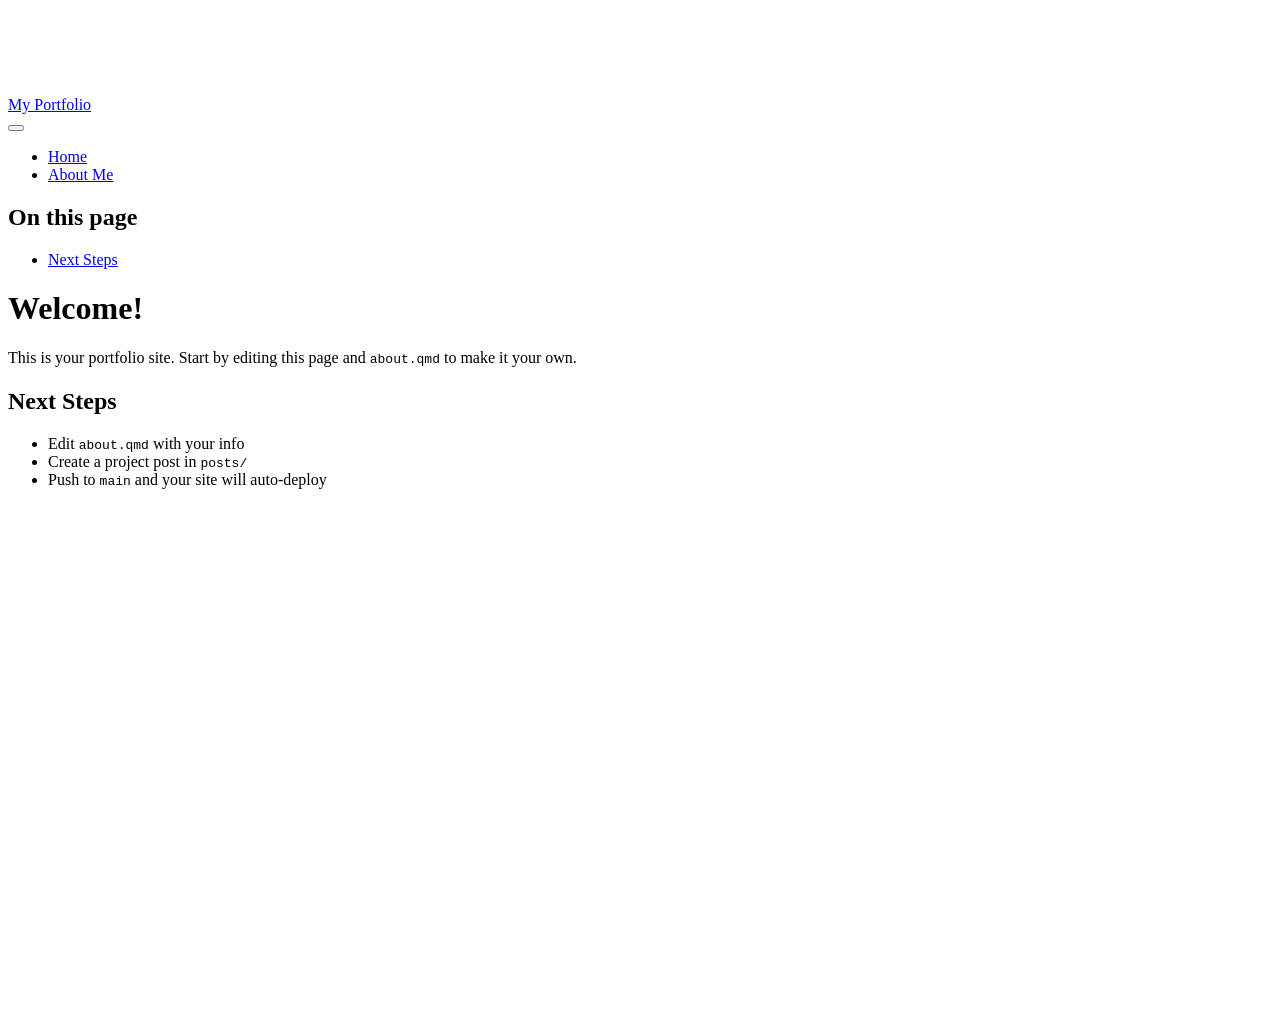
==== index.html @ c56f8de6 "deploy: 59a16f55c26ab97affdfe997b3d036c78c0cc84a" ====
<!DOCTYPE html>
<html xmlns="http://www.w3.org/1999/xhtml" lang="en" xml:lang="en"><head>

<meta charset="utf-8">
<meta name="generator" content="quarto-1.8.27">

<meta name="viewport" content="width=device-width, initial-scale=1.0, user-scalable=yes">


<title>Welcome! – My Portfolio</title>
<style>
code{white-space: pre-wrap;}
span.smallcaps{font-variant: small-caps;}
div.columns{display: flex; gap: min(4vw, 1.5em);}
div.column{flex: auto; overflow-x: auto;}
div.hanging-indent{margin-left: 1.5em; text-indent: -1.5em;}
ul.task-list{list-style: none;}
ul.task-list li input[type="checkbox"] {
  width: 0.8em;
  margin: 0 0.8em 0.2em -1em; /* quarto-specific, see https://github.com/quarto-dev/quarto-cli/issues/4556 */ 
  vertical-align: middle;
}
</style>


<script src="site_libs/quarto-nav/quarto-nav.js"></script>
<script src="site_libs/quarto-nav/headroom.min.js"></script>
<script src="site_libs/clipboard/clipboard.min.js"></script>
<script src="site_libs/quarto-search/autocomplete.umd.js"></script>
<script src="site_libs/quarto-search/fuse.min.js"></script>
<script src="site_libs/quarto-search/quarto-search.js"></script>
<meta name="quarto:offset" content="./">
<script src="site_libs/quarto-html/quarto.js" type="module"></script>
<script src="site_libs/quarto-html/tabsets/tabsets.js" type="module"></script>
<script src="site_libs/quarto-html/axe/axe-check.js" type="module"></script>
<script src="site_libs/quarto-html/popper.min.js"></script>
<script src="site_libs/quarto-html/tippy.umd.min.js"></script>
<script src="site_libs/quarto-html/anchor.min.js"></script>
<link href="site_libs/quarto-html/tippy.css" rel="stylesheet">
<link href="site_libs/quarto-html/quarto-syntax-highlighting-ed96de9b727972fe78a7b5d16c58bf87.css" rel="stylesheet" id="quarto-text-highlighting-styles">
<script src="site_libs/bootstrap/bootstrap.min.js"></script>
<link href="site_libs/bootstrap/bootstrap-icons.css" rel="stylesheet">
<link href="site_libs/bootstrap/bootstrap-afa37c5c79185640b9c231024f4fe5ea.min.css" rel="stylesheet" append-hash="true" id="quarto-bootstrap" data-mode="light">
<script id="quarto-search-options" type="application/json">{
  "location": "navbar",
  "copy-button": false,
  "collapse-after": 3,
  "panel-placement": "end",
  "type": "overlay",
  "limit": 50,
  "keyboard-shortcut": [
    "f",
    "/",
    "s"
  ],
  "show-item-context": false,
  "language": {
    "search-no-results-text": "No results",
    "search-matching-documents-text": "matching documents",
    "search-copy-link-title": "Copy link to search",
    "search-hide-matches-text": "Hide additional matches",
    "search-more-match-text": "more match in this document",
    "search-more-matches-text": "more matches in this document",
    "search-clear-button-title": "Clear",
    "search-text-placeholder": "",
    "search-detached-cancel-button-title": "Cancel",
    "search-submit-button-title": "Submit",
    "search-label": "Search"
  }
}</script>


<link rel="stylesheet" href="styles.css">
</head>

<body class="nav-fixed quarto-light">

<div id="quarto-search-results"></div>
  <header id="quarto-header" class="headroom fixed-top">
    <nav class="navbar navbar-expand-lg " data-bs-theme="dark">
      <div class="navbar-container container-fluid">
      <div class="navbar-brand-container mx-auto">
    <a class="navbar-brand" href="./index.html">
    <span class="navbar-title">My Portfolio</span>
    </a>
  </div>
            <div id="quarto-search" class="" title="Search"></div>
          <button class="navbar-toggler" type="button" data-bs-toggle="collapse" data-bs-target="#navbarCollapse" aria-controls="navbarCollapse" role="menu" aria-expanded="false" aria-label="Toggle navigation" onclick="if (window.quartoToggleHeadroom) { window.quartoToggleHeadroom(); }">
  <span class="navbar-toggler-icon"></span>
</button>
          <div class="collapse navbar-collapse" id="navbarCollapse">
            <ul class="navbar-nav navbar-nav-scroll me-auto">
  <li class="nav-item">
    <a class="nav-link active" href="./index.html" aria-current="page"> 
<span class="menu-text">Home</span></a>
  </li>  
  <li class="nav-item">
    <a class="nav-link" href="./about.html"> 
<span class="menu-text">About Me</span></a>
  </li>  
</ul>
          </div> <!-- /navcollapse -->
            <div class="quarto-navbar-tools">
</div>
      </div> <!-- /container-fluid -->
    </nav>
</header>
<!-- content -->
<div id="quarto-content" class="quarto-container page-columns page-rows-contents page-layout-article page-navbar">
<!-- sidebar -->
<!-- margin-sidebar -->
    <div id="quarto-margin-sidebar" class="sidebar margin-sidebar">
        <nav id="TOC" role="doc-toc" class="toc-active">
    <h2 id="toc-title">On this page</h2>
   
  <ul>
  <li><a href="#next-steps" id="toc-next-steps" class="nav-link active" data-scroll-target="#next-steps">Next Steps</a></li>
  </ul>
</nav>
    </div>
<!-- main -->
<main class="content" id="quarto-document-content">

<header id="title-block-header" class="quarto-title-block default">
<div class="quarto-title">
<h1 class="title">Welcome!</h1>
</div>



<div class="quarto-title-meta">

    
  
    
  </div>
  


</header>


<p>This is your portfolio site. Start by editing this page and <code>about.qmd</code> to make it your own.</p>
<section id="next-steps" class="level2">
<h2 class="anchored" data-anchor-id="next-steps">Next Steps</h2>
<ul>
<li>Edit <code>about.qmd</code> with your info</li>
<li>Create a project post in <code>posts/</code></li>
<li>Push to <code>main</code> and your site will auto-deploy</li>
</ul>


</section>

</main> <!-- /main -->
<script id="quarto-html-after-body" type="application/javascript">
  window.document.addEventListener("DOMContentLoaded", function (event) {
    const icon = "";
    const anchorJS = new window.AnchorJS();
    anchorJS.options = {
      placement: 'right',
      icon: icon
    };
    anchorJS.add('.anchored');
    const isCodeAnnotation = (el) => {
      for (const clz of el.classList) {
        if (clz.startsWith('code-annotation-')) {                     
          return true;
        }
      }
      return false;
    }
    const onCopySuccess = function(e) {
      // button target
      const button = e.trigger;
      // don't keep focus
      button.blur();
      // flash "checked"
      button.classList.add('code-copy-button-checked');
      var currentTitle = button.getAttribute("title");
      button.setAttribute("title", "Copied!");
      let tooltip;
      if (window.bootstrap) {
        button.setAttribute("data-bs-toggle", "tooltip");
        button.setAttribute("data-bs-placement", "left");
        button.setAttribute("data-bs-title", "Copied!");
        tooltip = new bootstrap.Tooltip(button, 
          { trigger: "manual", 
            customClass: "code-copy-button-tooltip",
            offset: [0, -8]});
        tooltip.show();    
      }
      setTimeout(function() {
        if (tooltip) {
          tooltip.hide();
          button.removeAttribute("data-bs-title");
          button.removeAttribute("data-bs-toggle");
          button.removeAttribute("data-bs-placement");
        }
        button.setAttribute("title", currentTitle);
        button.classList.remove('code-copy-button-checked');
      }, 1000);
      // clear code selection
      e.clearSelection();
    }
    const getTextToCopy = function(trigger) {
      const outerScaffold = trigger.parentElement.cloneNode(true);
      const codeEl = outerScaffold.querySelector('code');
      for (const childEl of codeEl.children) {
        if (isCodeAnnotation(childEl)) {
          childEl.remove();
        }
      }
      return codeEl.innerText;
    }
    const clipboard = new window.ClipboardJS('.code-copy-button:not([data-in-quarto-modal])', {
      text: getTextToCopy
    });
    clipboard.on('success', onCopySuccess);
    if (window.document.getElementById('quarto-embedded-source-code-modal')) {
      const clipboardModal = new window.ClipboardJS('.code-copy-button[data-in-quarto-modal]', {
        text: getTextToCopy,
        container: window.document.getElementById('quarto-embedded-source-code-modal')
      });
      clipboardModal.on('success', onCopySuccess);
    }
      var localhostRegex = new RegExp(/^(?:http|https):\/\/localhost\:?[0-9]*\//);
      var mailtoRegex = new RegExp(/^mailto:/);
        var filterRegex = new RegExp('/' + window.location.host + '/');
      var isInternal = (href) => {
          return filterRegex.test(href) || localhostRegex.test(href) || mailtoRegex.test(href);
      }
      // Inspect non-navigation links and adorn them if external
     var links = window.document.querySelectorAll('a[href]:not(.nav-link):not(.navbar-brand):not(.toc-action):not(.sidebar-link):not(.sidebar-item-toggle):not(.pagination-link):not(.no-external):not([aria-hidden]):not(.dropdown-item):not(.quarto-navigation-tool):not(.about-link)');
      for (var i=0; i<links.length; i++) {
        const link = links[i];
        if (!isInternal(link.href)) {
          // undo the damage that might have been done by quarto-nav.js in the case of
          // links that we want to consider external
          if (link.dataset.originalHref !== undefined) {
            link.href = link.dataset.originalHref;
          }
        }
      }
    function tippyHover(el, contentFn, onTriggerFn, onUntriggerFn) {
      const config = {
        allowHTML: true,
        maxWidth: 500,
        delay: 100,
        arrow: false,
        appendTo: function(el) {
            return el.parentElement;
        },
        interactive: true,
        interactiveBorder: 10,
        theme: 'quarto',
        placement: 'bottom-start',
      };
      if (contentFn) {
        config.content = contentFn;
      }
      if (onTriggerFn) {
        config.onTrigger = onTriggerFn;
      }
      if (onUntriggerFn) {
        config.onUntrigger = onUntriggerFn;
      }
      window.tippy(el, config); 
    }
    const noterefs = window.document.querySelectorAll('a[role="doc-noteref"]');
    for (var i=0; i<noterefs.length; i++) {
      const ref = noterefs[i];
      tippyHover(ref, function() {
        // use id or data attribute instead here
        let href = ref.getAttribute('data-footnote-href') || ref.getAttribute('href');
        try { href = new URL(href).hash; } catch {}
        const id = href.replace(/^#\/?/, "");
        const note = window.document.getElementById(id);
        if (note) {
          return note.innerHTML;
        } else {
          return "";
        }
      });
    }
    const xrefs = window.document.querySelectorAll('a.quarto-xref');
    const processXRef = (id, note) => {
      // Strip column container classes
      const stripColumnClz = (el) => {
        el.classList.remove("page-full", "page-columns");
        if (el.children) {
          for (const child of el.children) {
            stripColumnClz(child);
          }
        }
      }
      stripColumnClz(note)
      if (id === null || id.startsWith('sec-')) {
        // Special case sections, only their first couple elements
        const container = document.createElement("div");
        if (note.children && note.children.length > 2) {
          container.appendChild(note.children[0].cloneNode(true));
          for (let i = 1; i < note.children.length; i++) {
            const child = note.children[i];
            if (child.tagName === "P" && child.innerText === "") {
              continue;
            } else {
              container.appendChild(child.cloneNode(true));
              break;
            }
          }
          if (window.Quarto?.typesetMath) {
            window.Quarto.typesetMath(container);
          }
          return container.innerHTML
        } else {
          if (window.Quarto?.typesetMath) {
            window.Quarto.typesetMath(note);
          }
          return note.innerHTML;
        }
      } else {
        // Remove any anchor links if they are present
        const anchorLink = note.querySelector('a.anchorjs-link');
        if (anchorLink) {
          anchorLink.remove();
        }
        if (window.Quarto?.typesetMath) {
          window.Quarto.typesetMath(note);
        }
        if (note.classList.contains("callout")) {
          return note.outerHTML;
        } else {
          return note.innerHTML;
        }
      }
    }
    for (var i=0; i<xrefs.length; i++) {
      const xref = xrefs[i];
      tippyHover(xref, undefined, function(instance) {
        instance.disable();
        let url = xref.getAttribute('href');
        let hash = undefined; 
        if (url.startsWith('#')) {
          hash = url;
        } else {
          try { hash = new URL(url).hash; } catch {}
        }
        if (hash) {
          const id = hash.replace(/^#\/?/, "");
          const note = window.document.getElementById(id);
          if (note !== null) {
            try {
              const html = processXRef(id, note.cloneNode(true));
              instance.setContent(html);
            } finally {
              instance.enable();
              instance.show();
            }
          } else {
            // See if we can fetch this
            fetch(url.split('#')[0])
            .then(res => res.text())
            .then(html => {
              const parser = new DOMParser();
              const htmlDoc = parser.parseFromString(html, "text/html");
              const note = htmlDoc.getElementById(id);
              if (note !== null) {
                const html = processXRef(id, note);
                instance.setContent(html);
              } 
            }).finally(() => {
              instance.enable();
              instance.show();
            });
          }
        } else {
          // See if we can fetch a full url (with no hash to target)
          // This is a special case and we should probably do some content thinning / targeting
          fetch(url)
          .then(res => res.text())
          .then(html => {
            const parser = new DOMParser();
            const htmlDoc = parser.parseFromString(html, "text/html");
            const note = htmlDoc.querySelector('main.content');
            if (note !== null) {
              // This should only happen for chapter cross references
              // (since there is no id in the URL)
              // remove the first header
              if (note.children.length > 0 && note.children[0].tagName === "HEADER") {
                note.children[0].remove();
              }
              const html = processXRef(null, note);
              instance.setContent(html);
            } 
          }).finally(() => {
            instance.enable();
            instance.show();
          });
        }
      }, function(instance) {
      });
    }
        let selectedAnnoteEl;
        const selectorForAnnotation = ( cell, annotation) => {
          let cellAttr = 'data-code-cell="' + cell + '"';
          let lineAttr = 'data-code-annotation="' +  annotation + '"';
          const selector = 'span[' + cellAttr + '][' + lineAttr + ']';
          return selector;
        }
        const selectCodeLines = (annoteEl) => {
          const doc = window.document;
          const targetCell = annoteEl.getAttribute("data-target-cell");
          const targetAnnotation = annoteEl.getAttribute("data-target-annotation");
          const annoteSpan = window.document.querySelector(selectorForAnnotation(targetCell, targetAnnotation));
          const lines = annoteSpan.getAttribute("data-code-lines").split(",");
          const lineIds = lines.map((line) => {
            return targetCell + "-" + line;
          })
          let top = null;
          let height = null;
          let parent = null;
          if (lineIds.length > 0) {
              //compute the position of the single el (top and bottom and make a div)
              const el = window.document.getElementById(lineIds[0]);
              top = el.offsetTop;
              height = el.offsetHeight;
              parent = el.parentElement.parentElement;
            if (lineIds.length > 1) {
              const lastEl = window.document.getElementById(lineIds[lineIds.length - 1]);
              const bottom = lastEl.offsetTop + lastEl.offsetHeight;
              height = bottom - top;
            }
            if (top !== null && height !== null && parent !== null) {
              // cook up a div (if necessary) and position it 
              let div = window.document.getElementById("code-annotation-line-highlight");
              if (div === null) {
                div = window.document.createElement("div");
                div.setAttribute("id", "code-annotation-line-highlight");
                div.style.position = 'absolute';
                parent.appendChild(div);
              }
              div.style.top = top - 2 + "px";
              div.style.height = height + 4 + "px";
              div.style.left = 0;
              let gutterDiv = window.document.getElementById("code-annotation-line-highlight-gutter");
              if (gutterDiv === null) {
                gutterDiv = window.document.createElement("div");
                gutterDiv.setAttribute("id", "code-annotation-line-highlight-gutter");
                gutterDiv.style.position = 'absolute';
                const codeCell = window.document.getElementById(targetCell);
                const gutter = codeCell.querySelector('.code-annotation-gutter');
                gutter.appendChild(gutterDiv);
              }
              gutterDiv.style.top = top - 2 + "px";
              gutterDiv.style.height = height + 4 + "px";
            }
            selectedAnnoteEl = annoteEl;
          }
        };
        const unselectCodeLines = () => {
          const elementsIds = ["code-annotation-line-highlight", "code-annotation-line-highlight-gutter"];
          elementsIds.forEach((elId) => {
            const div = window.document.getElementById(elId);
            if (div) {
              div.remove();
            }
          });
          selectedAnnoteEl = undefined;
        };
          // Handle positioning of the toggle
      window.addEventListener(
        "resize",
        throttle(() => {
          elRect = undefined;
          if (selectedAnnoteEl) {
            selectCodeLines(selectedAnnoteEl);
          }
        }, 10)
      );
      function throttle(fn, ms) {
      let throttle = false;
      let timer;
        return (...args) => {
          if(!throttle) { // first call gets through
              fn.apply(this, args);
              throttle = true;
          } else { // all the others get throttled
              if(timer) clearTimeout(timer); // cancel #2
              timer = setTimeout(() => {
                fn.apply(this, args);
                timer = throttle = false;
              }, ms);
          }
        };
      }
        // Attach click handler to the DT
        const annoteDls = window.document.querySelectorAll('dt[data-target-cell]');
        for (const annoteDlNode of annoteDls) {
          annoteDlNode.addEventListener('click', (event) => {
            const clickedEl = event.target;
            if (clickedEl !== selectedAnnoteEl) {
              unselectCodeLines();
              const activeEl = window.document.querySelector('dt[data-target-cell].code-annotation-active');
              if (activeEl) {
                activeEl.classList.remove('code-annotation-active');
              }
              selectCodeLines(clickedEl);
              clickedEl.classList.add('code-annotation-active');
            } else {
              // Unselect the line
              unselectCodeLines();
              clickedEl.classList.remove('code-annotation-active');
            }
          });
        }
    const findCites = (el) => {
      const parentEl = el.parentElement;
      if (parentEl) {
        const cites = parentEl.dataset.cites;
        if (cites) {
          return {
            el,
            cites: cites.split(' ')
          };
        } else {
          return findCites(el.parentElement)
        }
      } else {
        return undefined;
      }
    };
    var bibliorefs = window.document.querySelectorAll('a[role="doc-biblioref"]');
    for (var i=0; i<bibliorefs.length; i++) {
      const ref = bibliorefs[i];
      const citeInfo = findCites(ref);
      if (citeInfo) {
        tippyHover(citeInfo.el, function() {
          var popup = window.document.createElement('div');
          citeInfo.cites.forEach(function(cite) {
            var citeDiv = window.document.createElement('div');
            citeDiv.classList.add('hanging-indent');
            citeDiv.classList.add('csl-entry');
            var biblioDiv = window.document.getElementById('ref-' + cite);
            if (biblioDiv) {
              citeDiv.innerHTML = biblioDiv.innerHTML;
            }
            popup.appendChild(citeDiv);
          });
          return popup.innerHTML;
        });
      }
    }
  });
  </script>
</div> <!-- /content -->




</body></html>
---- site_libs/quarto-html/tippy.css ----
.tippy-box[data-animation=fade][data-state=hidden]{opacity:0}[data-tippy-root]{max-width:calc(100vw - 10px)}.tippy-box{position:relative;background-color:#333;color:#fff;border-radius:4px;font-size:14px;line-height:1.4;white-space:normal;outline:0;transition-property:transform,visibility,opacity}.tippy-box[data-placement^=top]>.tippy-arrow{bottom:0}.tippy-box[data-placement^=top]>.tippy-arrow:before{bottom:-7px;left:0;border-width:8px 8px 0;border-top-color:initial;transform-origin:center top}.tippy-box[data-placement^=bottom]>.tippy-arrow{top:0}.tippy-box[data-placement^=bottom]>.tippy-arrow:before{top:-7px;left:0;border-width:0 8px 8px;border-bottom-color:initial;transform-origin:center bottom}.tippy-box[data-placement^=left]>.tippy-arrow{right:0}.tippy-box[data-placement^=left]>.tippy-arrow:before{border-width:8px 0 8px 8px;border-left-color:initial;right:-7px;transform-origin:center left}.tippy-box[data-placement^=right]>.tippy-arrow{left:0}.tippy-box[data-placement^=right]>.tippy-arrow:before{left:-7px;border-width:8px 8px 8px 0;border-right-color:initial;transform-origin:center right}.tippy-box[data-inertia][data-state=visible]{transition-timing-function:cubic-bezier(.54,1.5,.38,1.11)}.tippy-arrow{width:16px;height:16px;color:#333}.tippy-arrow:before{content:"";position:absolute;border-color:transparent;border-style:solid}.tippy-content{position:relative;padding:5px 9px;z-index:1}
---- site_libs/quarto-html/quarto-syntax-highlighting-ed96de9b727972fe78a7b5d16c58bf87.css ----
/* quarto syntax highlight colors */
:root {
  --quarto-hl-ot-color: #003B4F;
  --quarto-hl-at-color: #657422;
  --quarto-hl-ss-color: #20794D;
  --quarto-hl-an-color: #5E5E5E;
  --quarto-hl-fu-color: #4758AB;
  --quarto-hl-st-color: #20794D;
  --quarto-hl-cf-color: #003B4F;
  --quarto-hl-op-color: #5E5E5E;
  --quarto-hl-er-color: #AD0000;
  --quarto-hl-bn-color: #AD0000;
  --quarto-hl-al-color: #AD0000;
  --quarto-hl-va-color: #111111;
  --quarto-hl-bu-color: inherit;
  --quarto-hl-ex-color: inherit;
  --quarto-hl-pp-color: #AD0000;
  --quarto-hl-in-color: #5E5E5E;
  --quarto-hl-vs-color: #20794D;
  --quarto-hl-wa-color: #5E5E5E;
  --quarto-hl-do-color: #5E5E5E;
  --quarto-hl-im-color: #00769E;
  --quarto-hl-ch-color: #20794D;
  --quarto-hl-dt-color: #AD0000;
  --quarto-hl-fl-color: #AD0000;
  --quarto-hl-co-color: #5E5E5E;
  --quarto-hl-cv-color: #5E5E5E;
  --quarto-hl-cn-color: #8f5902;
  --quarto-hl-sc-color: #5E5E5E;
  --quarto-hl-dv-color: #AD0000;
  --quarto-hl-kw-color: #003B4F;
}

/* other quarto variables */
:root {
  --quarto-font-monospace: SFMono-Regular, Menlo, Monaco, Consolas, "Liberation Mono", "Courier New", monospace;
}

/* syntax highlight based on Pandoc's rules */
pre > code.sourceCode > span {
  color: #003B4F;
}

code.sourceCode > span {
  color: #003B4F;
}

div.sourceCode,
div.sourceCode pre.sourceCode {
  color: #003B4F;
}

/* Normal */
code span {
  color: #003B4F;
}

/* Alert */
code span.al {
  color: #AD0000;
  font-style: inherit;
}

/* Annotation */
code span.an {
  color: #5E5E5E;
  font-style: inherit;
}

/* Attribute */
code span.at {
  color: #657422;
  font-style: inherit;
}

/* BaseN */
code span.bn {
  color: #AD0000;
  font-style: inherit;
}

/* BuiltIn */
code span.bu {
  font-style: inherit;
}

/* ControlFlow */
code span.cf {
  color: #003B4F;
  font-weight: bold;
  font-style: inherit;
}

/* Char */
code span.ch {
  color: #20794D;
  font-style: inherit;
}

/* Constant */
code span.cn {
  color: #8f5902;
  font-style: inherit;
}

/* Comment */
code span.co {
  color: #5E5E5E;
  font-style: inherit;
}

/* CommentVar */
code span.cv {
  color: #5E5E5E;
  font-style: italic;
}

/* Documentation */
code span.do {
  color: #5E5E5E;
  font-style: italic;
}

/* DataType */
code span.dt {
  color: #AD0000;
  font-style: inherit;
}

/* DecVal */
code span.dv {
  color: #AD0000;
  font-style: inherit;
}

/* Error */
code span.er {
  color: #AD0000;
  font-style: inherit;
}

/* Extension */
code span.ex {
  font-style: inherit;
}

/* Float */
code span.fl {
  color: #AD0000;
  font-style: inherit;
}

/* Function */
code span.fu {
  color: #4758AB;
  font-style: inherit;
}

/* Import */
code span.im {
  color: #00769E;
  font-style: inherit;
}

/* Information */
code span.in {
  color: #5E5E5E;
  font-style: inherit;
}

/* Keyword */
code span.kw {
  color: #003B4F;
  font-weight: bold;
  font-style: inherit;
}

/* Operator */
code span.op {
  color: #5E5E5E;
  font-style: inherit;
}

/* Other */
code span.ot {
  color: #003B4F;
  font-style: inherit;
}

/* Preprocessor */
code span.pp {
  color: #AD0000;
  font-style: inherit;
}

/* SpecialChar */
code span.sc {
  color: #5E5E5E;
  font-style: inherit;
}

/* SpecialString */
code span.ss {
  color: #20794D;
  font-style: inherit;
}

/* String */
code span.st {
  color: #20794D;
  font-style: inherit;
}

/* Variable */
code span.va {
  color: #111111;
  font-style: inherit;
}

/* VerbatimString */
code span.vs {
  color: #20794D;
  font-style: inherit;
}

/* Warning */
code span.wa {
  color: #5E5E5E;
  font-style: italic;
}

.prevent-inlining {
  content: "</";
}

/*# sourceMappingURL=0920dd6d7437995b8cdf7429764427b1.css.map */
---- styles.css ----
/* Custom styles — add your own here */
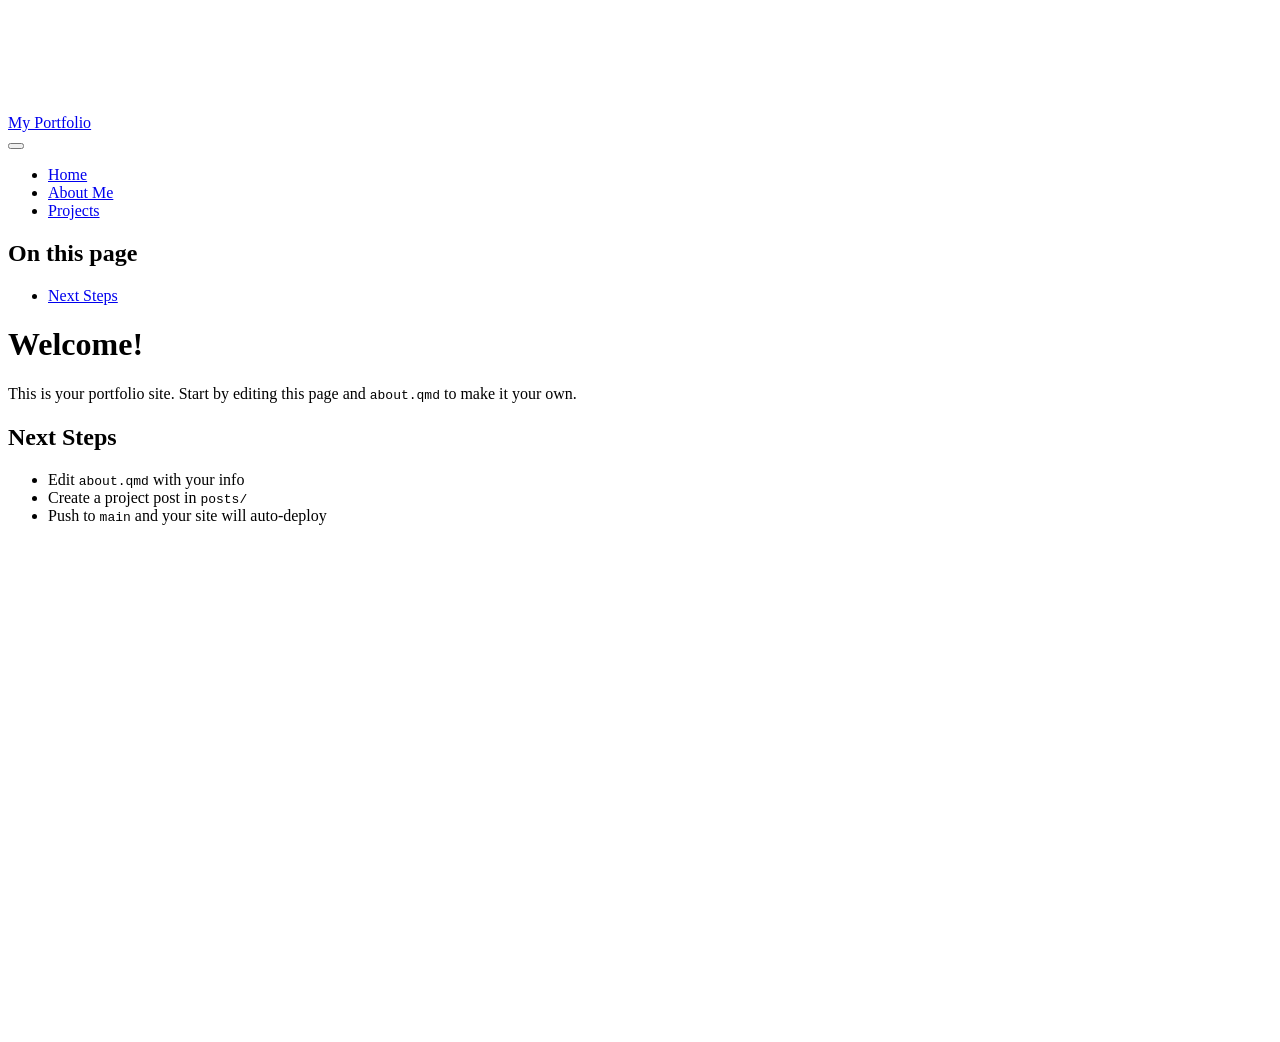
==== commit 1d4d961f: "deploy: 151cf922b6d0a19b5da681fb5a3000ed0ec11d2c" ====
--- a/index.html
+++ b/index.html
@@ -98,6 +98,10 @@
     <a class="nav-link" href="./about.html"> 
 <span class="menu-text">About Me</span></a>
   </li>  
+  <li class="nav-item">
+    <a class="nav-link" href="./my-first-project/index.html"> 
+<span class="menu-text">Projects</span></a>
+  </li>  
 </ul>
           </div> <!-- /navcollapse -->
             <div class="quarto-navbar-tools">
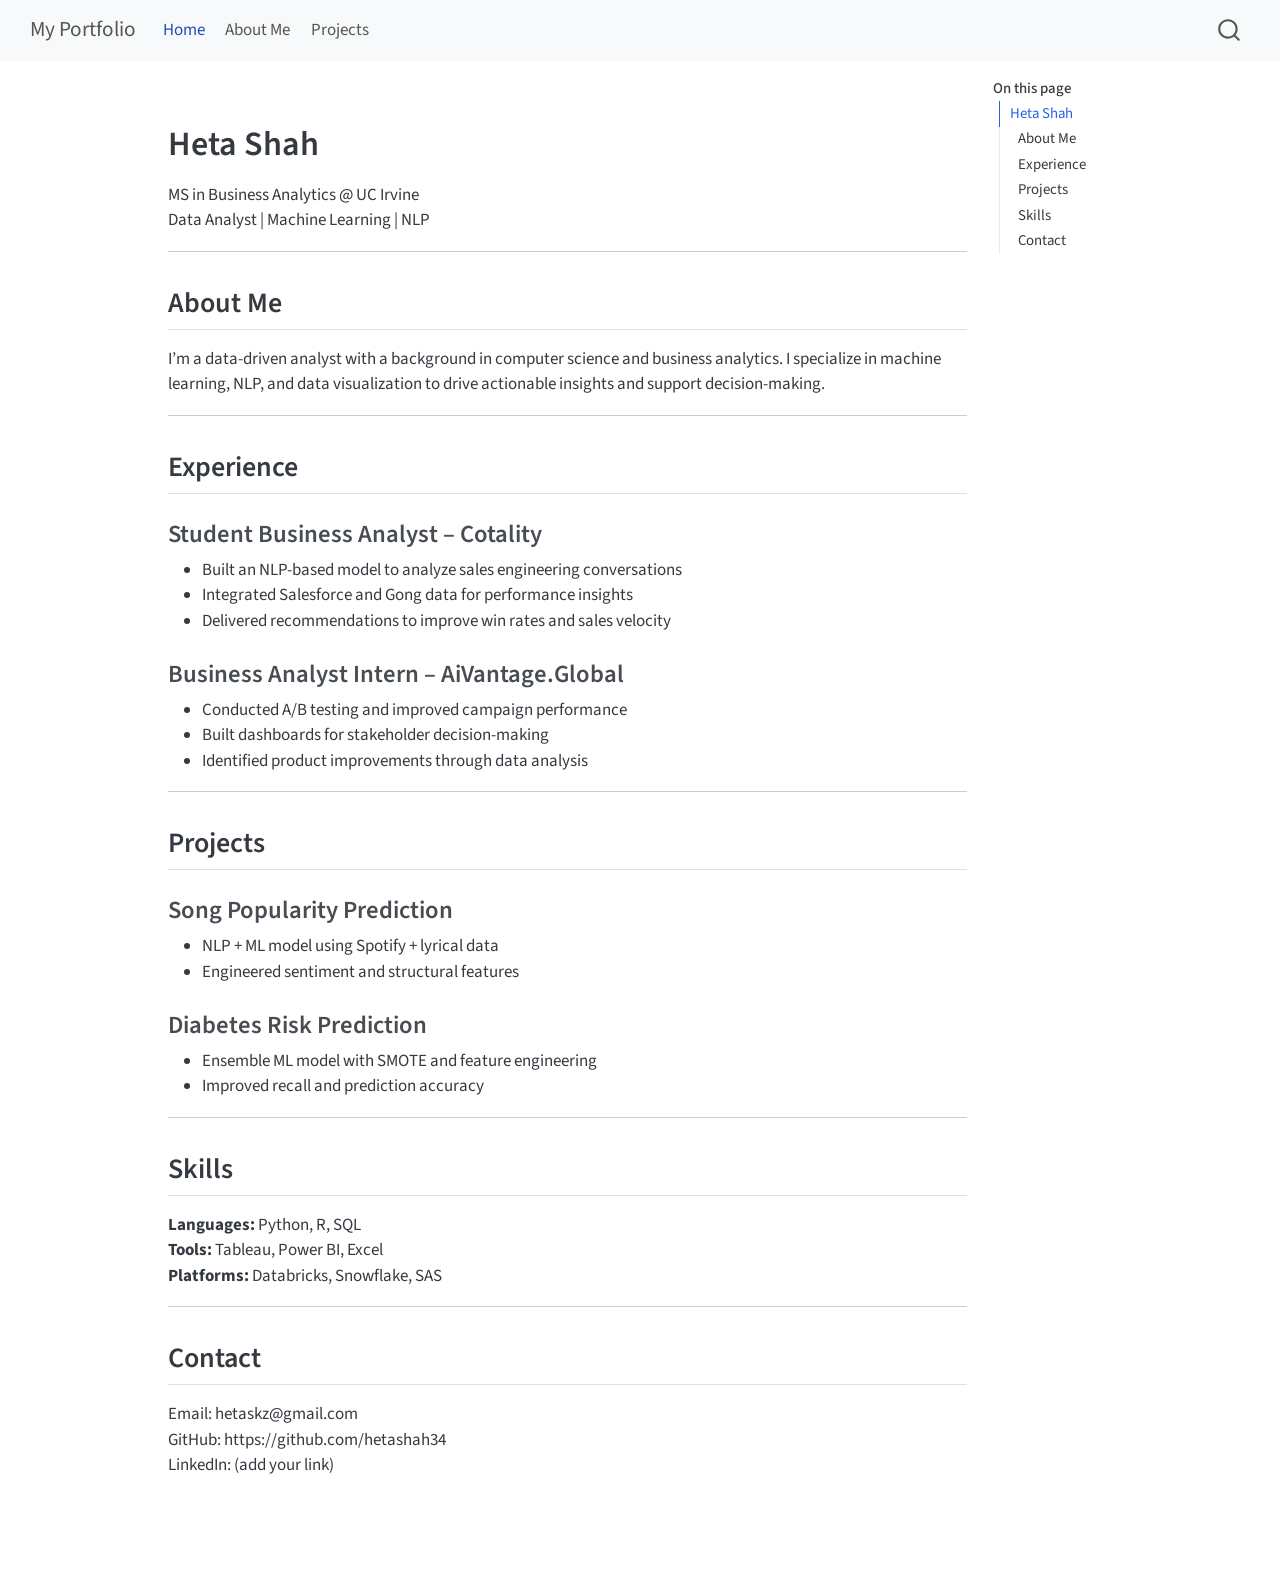
==== commit 8d5eabfb: "deploy: 6153390b71ebf3272467889612d4064e6bedb1c9" ====
--- a/index.html
+++ b/index.html
@@ -2,13 +2,16 @@
 <html xmlns="http://www.w3.org/1999/xhtml" lang="en" xml:lang="en"><head>
 
 <meta charset="utf-8">
-<meta name="generator" content="quarto-1.8.27">
+<meta name="generator" content="quarto-1.9.37">
 
 <meta name="viewport" content="width=device-width, initial-scale=1.0, user-scalable=yes">
 
 
-<title>Welcome! – My Portfolio</title>
+<title>My Portfolio</title>
 <style>
+/* Default styles provided by pandoc.
+** See https://pandoc.org/MANUAL.html#variables-for-html for config info.
+*/
 code{white-space: pre-wrap;}
 span.smallcaps{font-variant: small-caps;}
 div.columns{display: flex; gap: min(4vw, 1.5em);}
@@ -32,15 +35,14 @@
 <meta name="quarto:offset" content="./">
 <script src="site_libs/quarto-html/quarto.js" type="module"></script>
 <script src="site_libs/quarto-html/tabsets/tabsets.js" type="module"></script>
-<script src="site_libs/quarto-html/axe/axe-check.js" type="module"></script>
 <script src="site_libs/quarto-html/popper.min.js"></script>
 <script src="site_libs/quarto-html/tippy.umd.min.js"></script>
 <script src="site_libs/quarto-html/anchor.min.js"></script>
 <link href="site_libs/quarto-html/tippy.css" rel="stylesheet">
-<link href="site_libs/quarto-html/quarto-syntax-highlighting-ed96de9b727972fe78a7b5d16c58bf87.css" rel="stylesheet" id="quarto-text-highlighting-styles">
+<link href="site_libs/quarto-html/quarto-syntax-highlighting-7f8f88aac4f3542376d5c11b86a4c14d.css" rel="stylesheet" id="quarto-text-highlighting-styles">
 <script src="site_libs/bootstrap/bootstrap.min.js"></script>
 <link href="site_libs/bootstrap/bootstrap-icons.css" rel="stylesheet">
-<link href="site_libs/bootstrap/bootstrap-afa37c5c79185640b9c231024f4fe5ea.min.css" rel="stylesheet" append-hash="true" id="quarto-bootstrap" data-mode="light">
+<link href="site_libs/bootstrap/bootstrap-4897d45d2f75ed4f519693be625836c5.min.css" rel="stylesheet" append-hash="true" id="quarto-bootstrap" data-mode="light">
 <script id="quarto-search-options" type="application/json">{
   "location": "navbar",
   "copy-button": false,
@@ -118,42 +120,94 @@
     <h2 id="toc-title">On this page</h2>
    
   <ul>
-  <li><a href="#next-steps" id="toc-next-steps" class="nav-link active" data-scroll-target="#next-steps">Next Steps</a></li>
+  <li><a href="#heta-shah" id="toc-heta-shah" class="nav-link active" data-scroll-target="#heta-shah">Heta Shah</a>
+  <ul class="collapse">
+  <li><a href="#about-me" id="toc-about-me" class="nav-link" data-scroll-target="#about-me">About Me</a></li>
+  <li><a href="#experience" id="toc-experience" class="nav-link" data-scroll-target="#experience">Experience</a>
+  <ul class="collapse">
+  <li><a href="#student-business-analyst-cotality" id="toc-student-business-analyst-cotality" class="nav-link" data-scroll-target="#student-business-analyst-cotality">Student Business Analyst – Cotality</a></li>
+  <li><a href="#business-analyst-intern-aivantage.global" id="toc-business-analyst-intern-aivantage.global" class="nav-link" data-scroll-target="#business-analyst-intern-aivantage.global">Business Analyst Intern – AiVantage.Global</a></li>
+  </ul></li>
+  <li><a href="#projects" id="toc-projects" class="nav-link" data-scroll-target="#projects">Projects</a>
+  <ul class="collapse">
+  <li><a href="#song-popularity-prediction" id="toc-song-popularity-prediction" class="nav-link" data-scroll-target="#song-popularity-prediction">Song Popularity Prediction</a></li>
+  <li><a href="#diabetes-risk-prediction" id="toc-diabetes-risk-prediction" class="nav-link" data-scroll-target="#diabetes-risk-prediction">Diabetes Risk Prediction</a></li>
+  </ul></li>
+  <li><a href="#skills" id="toc-skills" class="nav-link" data-scroll-target="#skills">Skills</a></li>
+  <li><a href="#contact" id="toc-contact" class="nav-link" data-scroll-target="#contact">Contact</a></li>
+  </ul></li>
   </ul>
 </nav>
     </div>
 <!-- main -->
-<main class="content" id="quarto-document-content">
-
-<header id="title-block-header" class="quarto-title-block default">
-<div class="quarto-title">
-<h1 class="title">Welcome!</h1>
-</div>
-
-
-
-<div class="quarto-title-meta">
-
-    
-  
-    
-  </div>
-  
-
-
-</header>
-
-
-<p>This is your portfolio site. Start by editing this page and <code>about.qmd</code> to make it your own.</p>
-<section id="next-steps" class="level2">
-<h2 class="anchored" data-anchor-id="next-steps">Next Steps</h2>
+<main class="content" id="quarto-document-content"><header id="title-block-header" class="quarto-title-block"></header>
+
+
+
+
+<section id="heta-shah" class="level1">
+<h1>Heta Shah</h1>
+<p>MS in Business Analytics @ UC Irvine<br>
+Data Analyst | Machine Learning | NLP</p>
+<hr>
+<section id="about-me" class="level2">
+<h2 class="anchored" data-anchor-id="about-me">About Me</h2>
+<p>I’m a data-driven analyst with a background in computer science and business analytics. I specialize in machine learning, NLP, and data visualization to drive actionable insights and support decision-making.</p>
+<hr>
+</section>
+<section id="experience" class="level2">
+<h2 class="anchored" data-anchor-id="experience">Experience</h2>
+<section id="student-business-analyst-cotality" class="level3">
+<h3 class="anchored" data-anchor-id="student-business-analyst-cotality">Student Business Analyst – Cotality</h3>
 <ul>
-<li>Edit <code>about.qmd</code> with your info</li>
-<li>Create a project post in <code>posts/</code></li>
-<li>Push to <code>main</code> and your site will auto-deploy</li>
+<li>Built an NLP-based model to analyze sales engineering conversations</li>
+<li>Integrated Salesforce and Gong data for performance insights</li>
+<li>Delivered recommendations to improve win rates and sales velocity</li>
 </ul>
-
-
+</section>
+<section id="business-analyst-intern-aivantage.global" class="level3">
+<h3 class="anchored" data-anchor-id="business-analyst-intern-aivantage.global">Business Analyst Intern – AiVantage.Global</h3>
+<ul>
+<li>Conducted A/B testing and improved campaign performance</li>
+<li>Built dashboards for stakeholder decision-making</li>
+<li>Identified product improvements through data analysis</li>
+</ul>
+<hr>
+</section>
+</section>
+<section id="projects" class="level2">
+<h2 class="anchored" data-anchor-id="projects">Projects</h2>
+<section id="song-popularity-prediction" class="level3">
+<h3 class="anchored" data-anchor-id="song-popularity-prediction">Song Popularity Prediction</h3>
+<ul>
+<li>NLP + ML model using Spotify + lyrical data</li>
+<li>Engineered sentiment and structural features</li>
+</ul>
+</section>
+<section id="diabetes-risk-prediction" class="level3">
+<h3 class="anchored" data-anchor-id="diabetes-risk-prediction">Diabetes Risk Prediction</h3>
+<ul>
+<li>Ensemble ML model with SMOTE and feature engineering</li>
+<li>Improved recall and prediction accuracy</li>
+</ul>
+<hr>
+</section>
+</section>
+<section id="skills" class="level2">
+<h2 class="anchored" data-anchor-id="skills">Skills</h2>
+<p><strong>Languages:</strong> Python, R, SQL<br>
+<strong>Tools:</strong> Tableau, Power BI, Excel<br>
+<strong>Platforms:</strong> Databricks, Snowflake, SAS</p>
+<hr>
+</section>
+<section id="contact" class="level2">
+<h2 class="anchored" data-anchor-id="contact">Contact</h2>
+<p>Email: hetaskz@gmail.com<br>
+GitHub: https://github.com/hetashah34<br>
+LinkedIn: (add your link)</p>
+
+
+</section>
 </section>
 
 </main> <!-- /main -->
--- a/site_libs/quarto-html/quarto-syntax-highlighting-7f8f88aac4f3542376d5c11b86a4c14d.css
+++ b/site_libs/quarto-html/quarto-syntax-highlighting-7f8f88aac4f3542376d5c11b86a4c14d.css
@@ -0,0 +1,236 @@
+/* quarto syntax highlight colors */
+:root {
+  --quarto-hl-ot-color: #003B4F;
+  --quarto-hl-at-color: #657422;
+  --quarto-hl-ss-color: #20794D;
+  --quarto-hl-an-color: #5E5E5E;
+  --quarto-hl-fu-color: #4758AB;
+  --quarto-hl-st-color: #20794D;
+  --quarto-hl-cf-color: #003B4F;
+  --quarto-hl-op-color: #5E5E5E;
+  --quarto-hl-er-color: #AD0000;
+  --quarto-hl-bn-color: #AD0000;
+  --quarto-hl-al-color: #AD0000;
+  --quarto-hl-va-color: #111111;
+  --quarto-hl-bu-color: inherit;
+  --quarto-hl-ex-color: inherit;
+  --quarto-hl-pp-color: #AD0000;
+  --quarto-hl-in-color: #5E5E5E;
+  --quarto-hl-vs-color: #20794D;
+  --quarto-hl-wa-color: #5E5E5E;
+  --quarto-hl-do-color: #5E5E5E;
+  --quarto-hl-im-color: #00769E;
+  --quarto-hl-ch-color: #20794D;
+  --quarto-hl-dt-color: #AD0000;
+  --quarto-hl-fl-color: #AD0000;
+  --quarto-hl-co-color: #5E5E5E;
+  --quarto-hl-cv-color: #5E5E5E;
+  --quarto-hl-cn-color: #8f5902;
+  --quarto-hl-sc-color: #5E5E5E;
+  --quarto-hl-dv-color: #AD0000;
+  --quarto-hl-kw-color: #003B4F;
+}
+
+/* other quarto variables */
+:root {
+  --quarto-font-monospace: SFMono-Regular, Menlo, Monaco, Consolas, "Liberation Mono", "Courier New", monospace;
+}
+
+/* syntax highlight based on Pandoc's rules */
+pre > code.sourceCode > span {
+  color: #003B4F;
+}
+
+code.sourceCode > span {
+  color: #003B4F;
+}
+
+div.sourceCode,
+div.sourceCode pre.sourceCode {
+  color: #003B4F;
+}
+
+/* Normal */
+code span {
+  color: #003B4F;
+}
+
+/* Alert */
+code span.al {
+  color: #AD0000;
+  font-style: inherit;
+}
+
+/* Annotation */
+code span.an {
+  color: #5E5E5E;
+  font-style: inherit;
+}
+
+/* Attribute */
+code span.at {
+  color: #657422;
+  font-style: inherit;
+}
+
+/* BaseN */
+code span.bn {
+  color: #AD0000;
+  font-style: inherit;
+}
+
+/* BuiltIn */
+code span.bu {
+  font-style: inherit;
+}
+
+/* ControlFlow */
+code span.cf {
+  color: #003B4F;
+  font-weight: bold;
+  font-style: inherit;
+}
+
+/* Char */
+code span.ch {
+  color: #20794D;
+  font-style: inherit;
+}
+
+/* Constant */
+code span.cn {
+  color: #8f5902;
+  font-style: inherit;
+}
+
+/* Comment */
+code span.co {
+  color: #5E5E5E;
+  font-style: inherit;
+}
+
+/* CommentVar */
+code span.cv {
+  color: #5E5E5E;
+  font-style: italic;
+}
+
+/* Documentation */
+code span.do {
+  color: #5E5E5E;
+  font-style: italic;
+}
+
+/* DataType */
+code span.dt {
+  color: #AD0000;
+  font-style: inherit;
+}
+
+/* DecVal */
+code span.dv {
+  color: #AD0000;
+  font-style: inherit;
+}
+
+/* Error */
+code span.er {
+  color: #AD0000;
+  font-style: inherit;
+}
+
+/* Extension */
+code span.ex {
+  font-style: inherit;
+}
+
+/* Float */
+code span.fl {
+  color: #AD0000;
+  font-style: inherit;
+}
+
+/* Function */
+code span.fu {
+  color: #4758AB;
+  font-style: inherit;
+}
+
+/* Import */
+code span.im {
+  color: #00769E;
+  font-style: inherit;
+}
+
+/* Information */
+code span.in {
+  color: #5E5E5E;
+  font-style: inherit;
+}
+
+/* Keyword */
+code span.kw {
+  color: #003B4F;
+  font-weight: bold;
+  font-style: inherit;
+}
+
+/* Operator */
+code span.op {
+  color: #5E5E5E;
+  font-style: inherit;
+}
+
+/* Other */
+code span.ot {
+  color: #003B4F;
+  font-style: inherit;
+}
+
+/* Preprocessor */
+code span.pp {
+  color: #AD0000;
+  font-style: inherit;
+}
+
+/* SpecialChar */
+code span.sc {
+  color: #5E5E5E;
+  font-style: inherit;
+}
+
+/* SpecialString */
+code span.ss {
+  color: #20794D;
+  font-style: inherit;
+}
+
+/* String */
+code span.st {
+  color: #20794D;
+  font-style: inherit;
+}
+
+/* Variable */
+code span.va {
+  color: #111111;
+  font-style: inherit;
+}
+
+/* VerbatimString */
+code span.vs {
+  color: #20794D;
+  font-style: inherit;
+}
+
+/* Warning */
+code span.wa {
+  color: #5E5E5E;
+  font-style: italic;
+}
+
+.prevent-inlining {
+  content: "</";
+}
+
+/*# sourceMappingURL=789ad8cd35626ba772517505b42a116e.css.map */
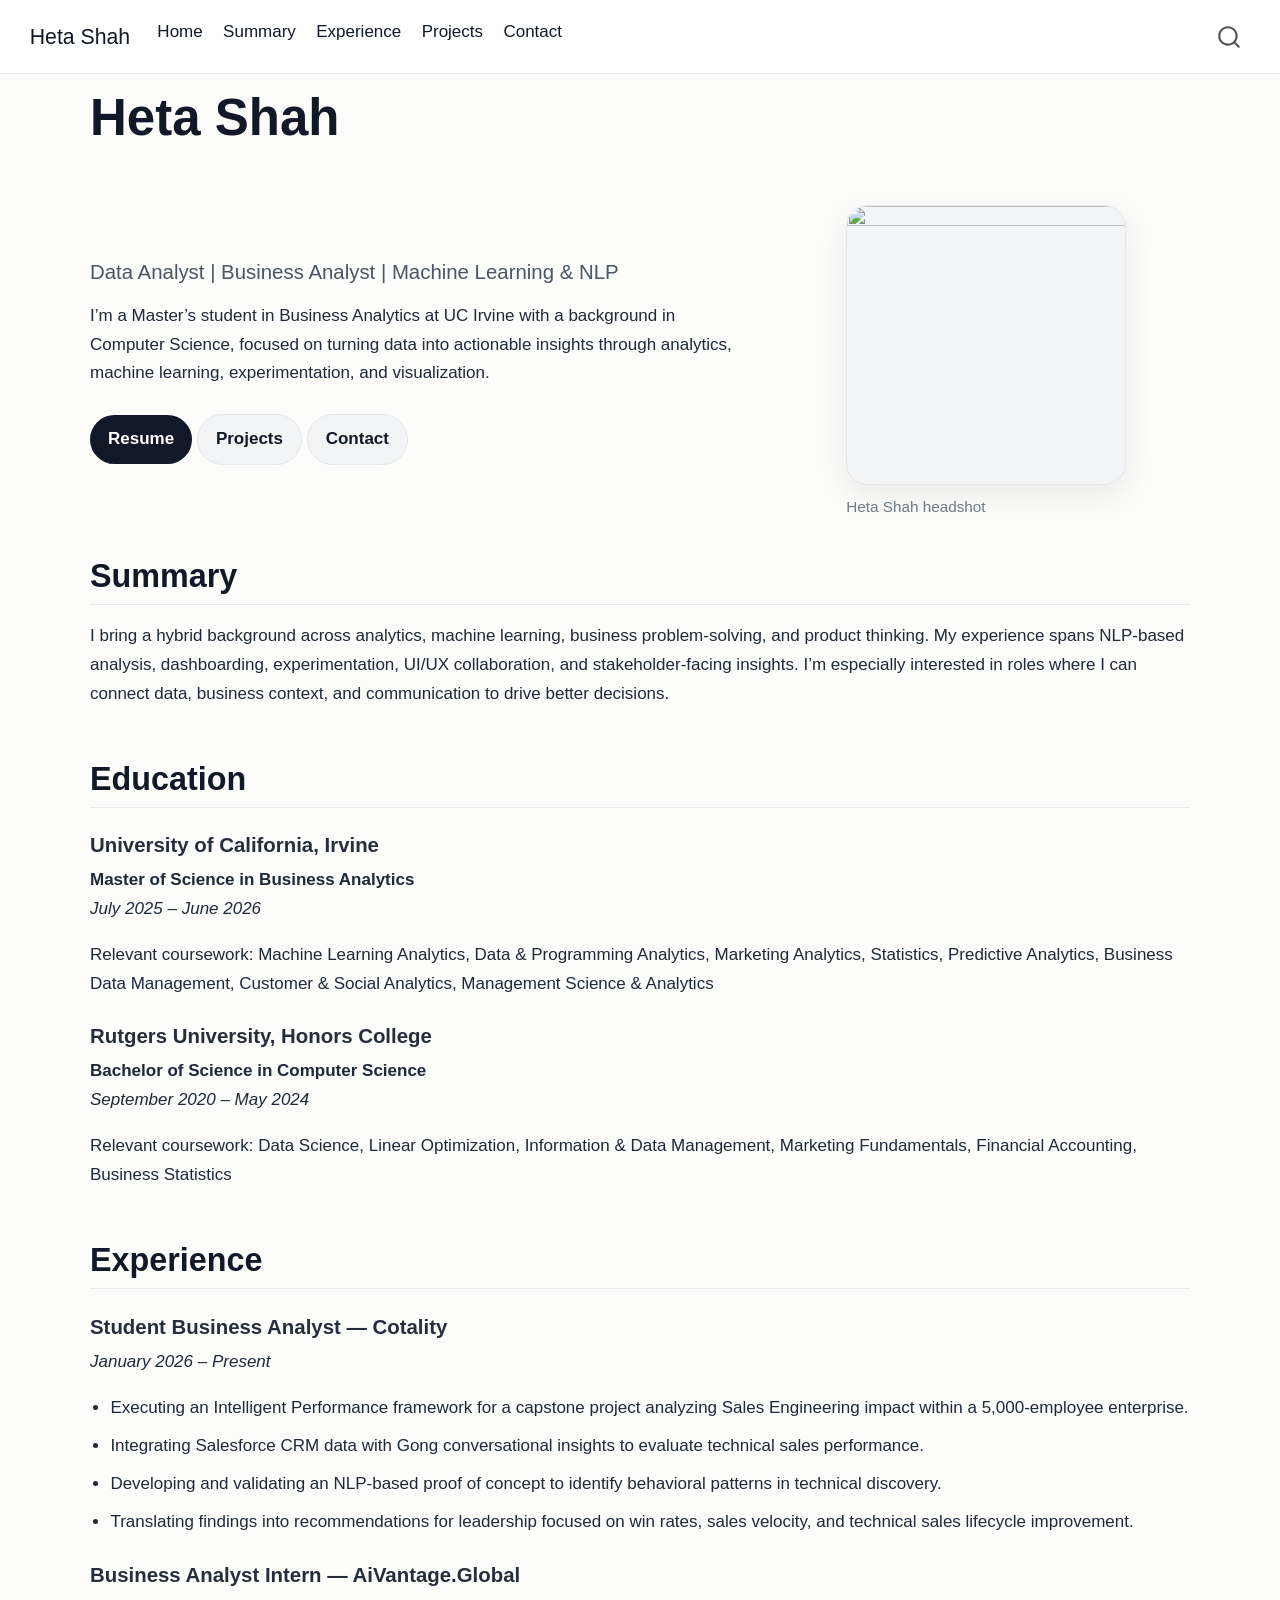
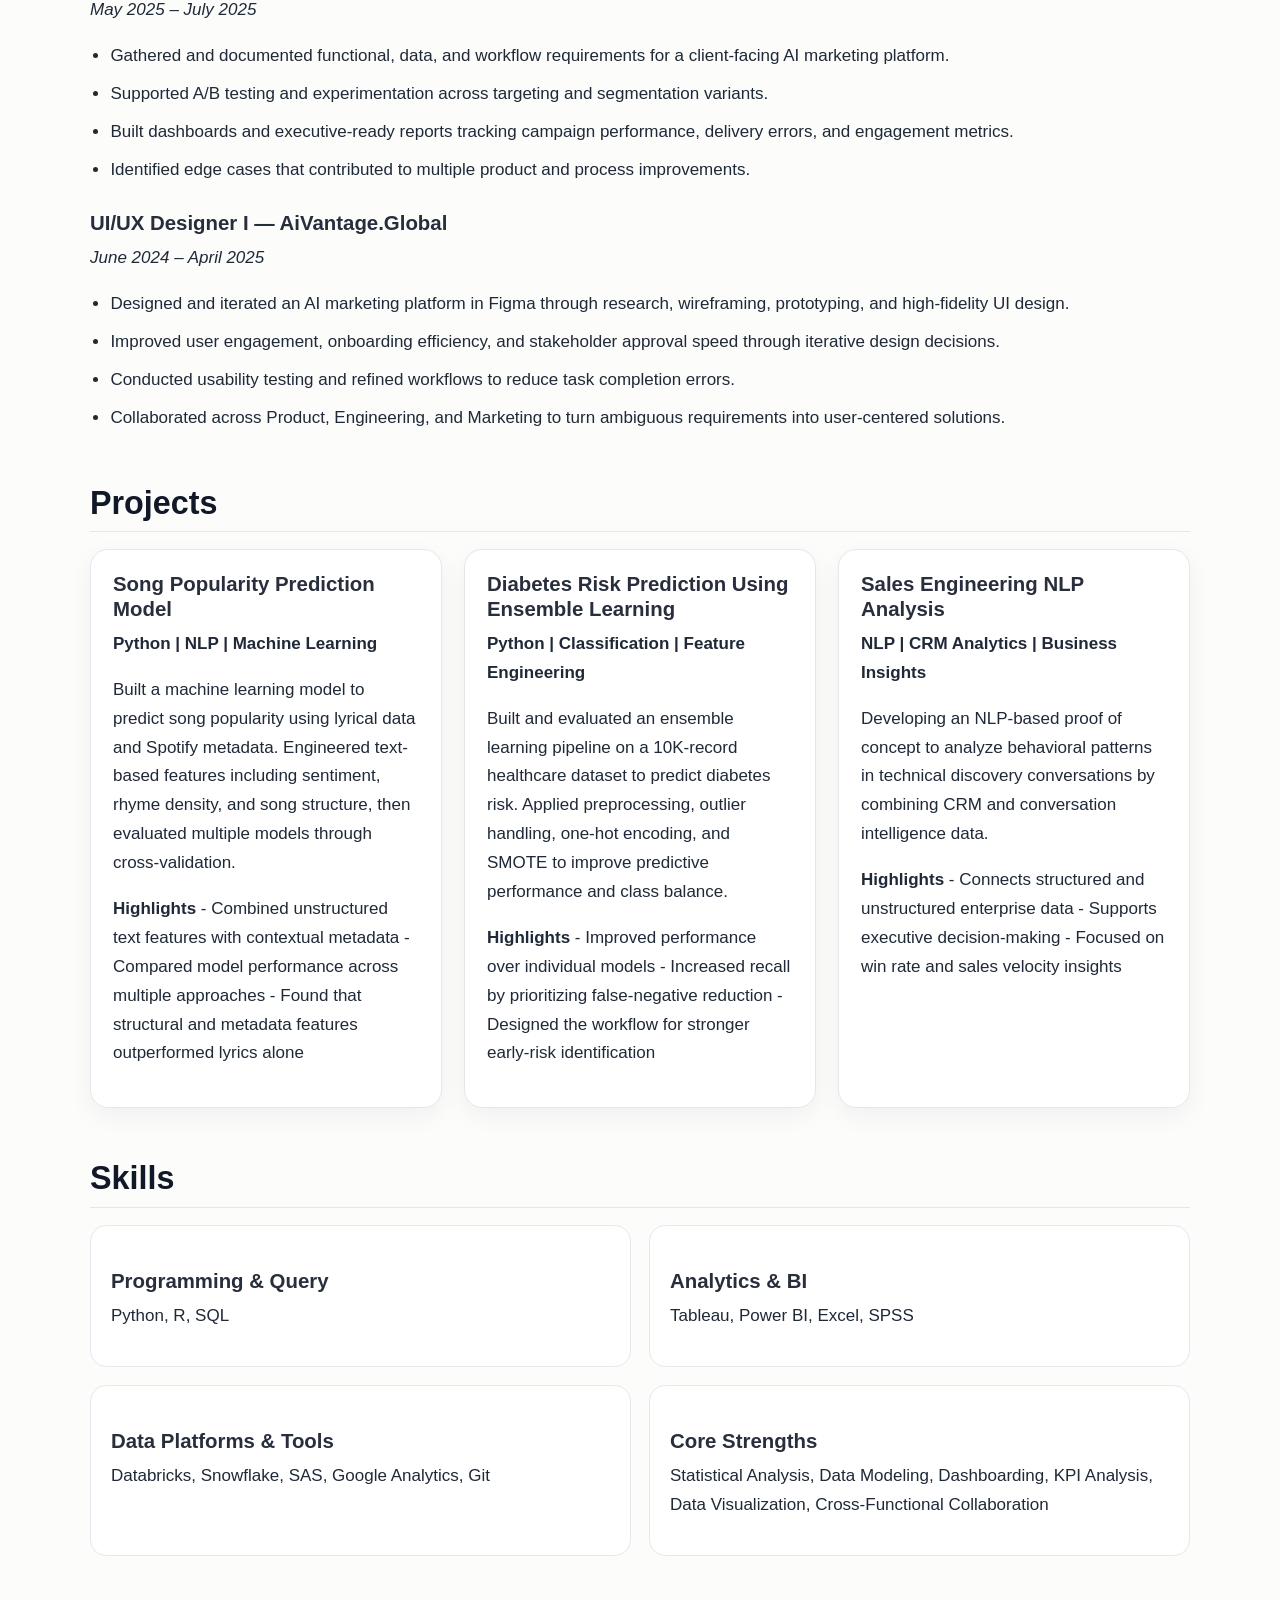
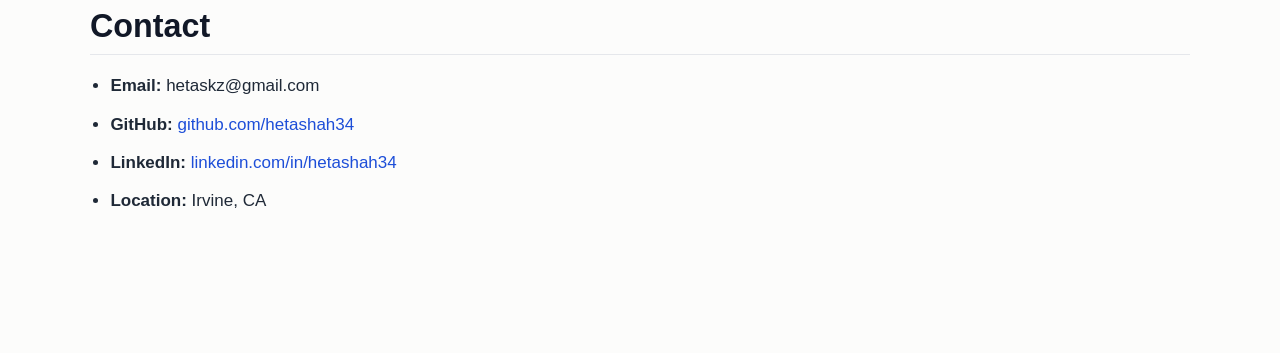
==== commit 03a053bb: "deploy: eedd6aac76eff64c59e5bfb8b29dd034269b83bf" ====
--- a/index.html
+++ b/index.html
@@ -7,7 +7,7 @@
 <meta name="viewport" content="width=device-width, initial-scale=1.0, user-scalable=yes">
 
 
-<title>My Portfolio</title>
+<title>Heta Shah</title>
 <style>
 /* Default styles provided by pandoc.
 ** See https://pandoc.org/MANUAL.html#variables-for-html for config info.
@@ -83,7 +83,7 @@
       <div class="navbar-container container-fluid">
       <div class="navbar-brand-container mx-auto">
     <a class="navbar-brand" href="./index.html">
-    <span class="navbar-title">My Portfolio</span>
+    <span class="navbar-title">Heta Shah</span>
     </a>
   </div>
             <div id="quarto-search" class="" title="Search"></div>
@@ -97,12 +97,20 @@
 <span class="menu-text">Home</span></a>
   </li>  
   <li class="nav-item">
-    <a class="nav-link" href="./about.html"> 
-<span class="menu-text">About Me</span></a>
+    <a class="nav-link" href="./#summary"> 
+<span class="menu-text">Summary</span></a>
   </li>  
   <li class="nav-item">
-    <a class="nav-link" href="./my-first-project/index.html"> 
+    <a class="nav-link" href="./#experience"> 
+<span class="menu-text">Experience</span></a>
+  </li>  
+  <li class="nav-item">
+    <a class="nav-link" href="./#projects"> 
 <span class="menu-text">Projects</span></a>
+  </li>  
+  <li class="nav-item">
+    <a class="nav-link" href="./#contact"> 
+<span class="menu-text">Contact</span></a>
   </li>  
 </ul>
           </div> <!-- /navcollapse -->
@@ -112,102 +120,142 @@
     </nav>
 </header>
 <!-- content -->
-<div id="quarto-content" class="quarto-container page-columns page-rows-contents page-layout-article page-navbar">
+<div id="quarto-content" class="quarto-container page-columns page-rows-contents page-layout-full page-navbar">
 <!-- sidebar -->
 <!-- margin-sidebar -->
-    <div id="quarto-margin-sidebar" class="sidebar margin-sidebar">
-        <nav id="TOC" role="doc-toc" class="toc-active">
-    <h2 id="toc-title">On this page</h2>
-   
-  <ul>
-  <li><a href="#heta-shah" id="toc-heta-shah" class="nav-link active" data-scroll-target="#heta-shah">Heta Shah</a>
-  <ul class="collapse">
-  <li><a href="#about-me" id="toc-about-me" class="nav-link" data-scroll-target="#about-me">About Me</a></li>
-  <li><a href="#experience" id="toc-experience" class="nav-link" data-scroll-target="#experience">Experience</a>
-  <ul class="collapse">
-  <li><a href="#student-business-analyst-cotality" id="toc-student-business-analyst-cotality" class="nav-link" data-scroll-target="#student-business-analyst-cotality">Student Business Analyst – Cotality</a></li>
-  <li><a href="#business-analyst-intern-aivantage.global" id="toc-business-analyst-intern-aivantage.global" class="nav-link" data-scroll-target="#business-analyst-intern-aivantage.global">Business Analyst Intern – AiVantage.Global</a></li>
-  </ul></li>
-  <li><a href="#projects" id="toc-projects" class="nav-link" data-scroll-target="#projects">Projects</a>
-  <ul class="collapse">
-  <li><a href="#song-popularity-prediction" id="toc-song-popularity-prediction" class="nav-link" data-scroll-target="#song-popularity-prediction">Song Popularity Prediction</a></li>
-  <li><a href="#diabetes-risk-prediction" id="toc-diabetes-risk-prediction" class="nav-link" data-scroll-target="#diabetes-risk-prediction">Diabetes Risk Prediction</a></li>
-  </ul></li>
-  <li><a href="#skills" id="toc-skills" class="nav-link" data-scroll-target="#skills">Skills</a></li>
-  <li><a href="#contact" id="toc-contact" class="nav-link" data-scroll-target="#contact">Contact</a></li>
-  </ul></li>
-  </ul>
-</nav>
-    </div>
+    
 <!-- main -->
-<main class="content" id="quarto-document-content"><header id="title-block-header" class="quarto-title-block"></header>
-
-
-
-
-<section id="heta-shah" class="level1">
-<h1>Heta Shah</h1>
-<p>MS in Business Analytics @ UC Irvine<br>
-Data Analyst | Machine Learning | NLP</p>
-<hr>
-<section id="about-me" class="level2">
-<h2 class="anchored" data-anchor-id="about-me">About Me</h2>
-<p>I’m a data-driven analyst with a background in computer science and business analytics. I specialize in machine learning, NLP, and data visualization to drive actionable insights and support decision-making.</p>
-<hr>
+<main class="content column-page" id="quarto-document-content"><header id="title-block-header" class="quarto-title-block"><h1 class="title display-7">Heta Shah</h1></header>
+
+
+
+
+<div class="hero">
+<section id="heta-shah" class="level1 hero-text">
+
+<section id="data-analyst-business-analyst-machine-learning-nlp" class="level2">
+<h2 class="anchored" data-anchor-id="data-analyst-business-analyst-machine-learning-nlp">Data Analyst | Business Analyst | Machine Learning &amp; NLP</h2>
+<p>I’m a Master’s student in Business Analytics at UC Irvine with a background in Computer Science, focused on turning data into actionable insights through analytics, machine learning, experimentation, and visualization.</p>
+<div class="hero-buttons">
+<p><a href="#contact" class="btn-primary">Resume</a> <a href="#projects" class="btn-secondary">Projects</a> <a href="#contact" class="btn-secondary">Contact</a></p>
+</div>
+</section>
+</section>
+<div class="hero-image">
+<div class="quarto-figure quarto-figure-center">
+<figure class="figure">
+<p><img src="images/profile.jpg" class="profile-photo img-fluid figure-img"></p>
+<figcaption>Heta Shah headshot</figcaption>
+</figure>
+</div>
+</div>
+</div>
+<section id="summary" class="level2">
+<h2 class="anchored" data-anchor-id="summary">Summary</h2>
+<p>I bring a hybrid background across analytics, machine learning, business problem-solving, and product thinking. My experience spans NLP-based analysis, dashboarding, experimentation, UI/UX collaboration, and stakeholder-facing insights. I’m especially interested in roles where I can connect data, business context, and communication to drive better decisions.</p>
+</section>
+<section id="education" class="level2">
+<h2 class="anchored" data-anchor-id="education">Education</h2>
+<section id="university-of-california-irvine" class="level3">
+<h3 class="anchored" data-anchor-id="university-of-california-irvine">University of California, Irvine</h3>
+<p><strong>Master of Science in Business Analytics</strong><br>
+<em>July 2025 – June 2026</em></p>
+<p>Relevant coursework: Machine Learning Analytics, Data &amp; Programming Analytics, Marketing Analytics, Statistics, Predictive Analytics, Business Data Management, Customer &amp; Social Analytics, Management Science &amp; Analytics</p>
+</section>
+<section id="rutgers-university-honors-college" class="level3">
+<h3 class="anchored" data-anchor-id="rutgers-university-honors-college">Rutgers University, Honors College</h3>
+<p><strong>Bachelor of Science in Computer Science</strong><br>
+<em>September 2020 – May 2024</em></p>
+<p>Relevant coursework: Data Science, Linear Optimization, Information &amp; Data Management, Marketing Fundamentals, Financial Accounting, Business Statistics</p>
+</section>
 </section>
 <section id="experience" class="level2">
 <h2 class="anchored" data-anchor-id="experience">Experience</h2>
 <section id="student-business-analyst-cotality" class="level3">
-<h3 class="anchored" data-anchor-id="student-business-analyst-cotality">Student Business Analyst – Cotality</h3>
+<h3 class="anchored" data-anchor-id="student-business-analyst-cotality">Student Business Analyst — Cotality</h3>
+<p><em>January 2026 – Present</em></p>
 <ul>
-<li>Built an NLP-based model to analyze sales engineering conversations</li>
-<li>Integrated Salesforce and Gong data for performance insights</li>
-<li>Delivered recommendations to improve win rates and sales velocity</li>
+<li>Executing an Intelligent Performance framework for a capstone project analyzing Sales Engineering impact within a 5,000-employee enterprise.</li>
+<li>Integrating Salesforce CRM data with Gong conversational insights to evaluate technical sales performance.</li>
+<li>Developing and validating an NLP-based proof of concept to identify behavioral patterns in technical discovery.</li>
+<li>Translating findings into recommendations for leadership focused on win rates, sales velocity, and technical sales lifecycle improvement.</li>
 </ul>
 </section>
 <section id="business-analyst-intern-aivantage.global" class="level3">
-<h3 class="anchored" data-anchor-id="business-analyst-intern-aivantage.global">Business Analyst Intern – AiVantage.Global</h3>
+<h3 class="anchored" data-anchor-id="business-analyst-intern-aivantage.global">Business Analyst Intern — AiVantage.Global</h3>
+<p><em>May 2025 – July 2025</em></p>
 <ul>
-<li>Conducted A/B testing and improved campaign performance</li>
-<li>Built dashboards for stakeholder decision-making</li>
-<li>Identified product improvements through data analysis</li>
+<li>Gathered and documented functional, data, and workflow requirements for a client-facing AI marketing platform.</li>
+<li>Supported A/B testing and experimentation across targeting and segmentation variants.</li>
+<li>Built dashboards and executive-ready reports tracking campaign performance, delivery errors, and engagement metrics.</li>
+<li>Identified edge cases that contributed to multiple product and process improvements.</li>
 </ul>
-<hr>
+</section>
+<section id="uiux-designer-i-aivantage.global" class="level3">
+<h3 class="anchored" data-anchor-id="uiux-designer-i-aivantage.global">UI/UX Designer I — AiVantage.Global</h3>
+<p><em>June 2024 – April 2025</em></p>
+<ul>
+<li>Designed and iterated an AI marketing platform in Figma through research, wireframing, prototyping, and high-fidelity UI design.</li>
+<li>Improved user engagement, onboarding efficiency, and stakeholder approval speed through iterative design decisions.</li>
+<li>Conducted usability testing and refined workflows to reduce task completion errors.</li>
+<li>Collaborated across Product, Engineering, and Marketing to turn ambiguous requirements into user-centered solutions.</li>
+</ul>
 </section>
 </section>
 <section id="projects" class="level2">
 <h2 class="anchored" data-anchor-id="projects">Projects</h2>
-<section id="song-popularity-prediction" class="level3">
-<h3 class="anchored" data-anchor-id="song-popularity-prediction">Song Popularity Prediction</h3>
-<ul>
-<li>NLP + ML model using Spotify + lyrical data</li>
-<li>Engineered sentiment and structural features</li>
-</ul>
-</section>
-<section id="diabetes-risk-prediction" class="level3">
-<h3 class="anchored" data-anchor-id="diabetes-risk-prediction">Diabetes Risk Prediction</h3>
-<ul>
-<li>Ensemble ML model with SMOTE and feature engineering</li>
-<li>Improved recall and prediction accuracy</li>
-</ul>
-<hr>
-</section>
+<div class="project-grid">
+<section id="song-popularity-prediction-model" class="level3 project-card">
+<h3 class="anchored" data-anchor-id="song-popularity-prediction-model">Song Popularity Prediction Model</h3>
+<p><strong>Python | NLP | Machine Learning</strong></p>
+<p>Built a machine learning model to predict song popularity using lyrical data and Spotify metadata. Engineered text-based features including sentiment, rhyme density, and song structure, then evaluated multiple models through cross-validation.</p>
+<p><strong>Highlights</strong> - Combined unstructured text features with contextual metadata - Compared model performance across multiple approaches - Found that structural and metadata features outperformed lyrics alone</p>
+</section>
+<section id="diabetes-risk-prediction-using-ensemble-learning" class="level3 project-card">
+<h3 class="anchored" data-anchor-id="diabetes-risk-prediction-using-ensemble-learning">Diabetes Risk Prediction Using Ensemble Learning</h3>
+<p><strong>Python | Classification | Feature Engineering</strong></p>
+<p>Built and evaluated an ensemble learning pipeline on a 10K-record healthcare dataset to predict diabetes risk. Applied preprocessing, outlier handling, one-hot encoding, and SMOTE to improve predictive performance and class balance.</p>
+<p><strong>Highlights</strong> - Improved performance over individual models - Increased recall by prioritizing false-negative reduction - Designed the workflow for stronger early-risk identification</p>
+</section>
+<section id="sales-engineering-nlp-analysis" class="level3 project-card">
+<h3 class="anchored" data-anchor-id="sales-engineering-nlp-analysis">Sales Engineering NLP Analysis</h3>
+<p><strong>NLP | CRM Analytics | Business Insights</strong></p>
+<p>Developing an NLP-based proof of concept to analyze behavioral patterns in technical discovery conversations by combining CRM and conversation intelligence data.</p>
+<p><strong>Highlights</strong> - Connects structured and unstructured enterprise data - Supports executive decision-making - Focused on win rate and sales velocity insights</p>
+</section>
+</div>
 </section>
 <section id="skills" class="level2">
 <h2 class="anchored" data-anchor-id="skills">Skills</h2>
-<p><strong>Languages:</strong> Python, R, SQL<br>
-<strong>Tools:</strong> Tableau, Power BI, Excel<br>
-<strong>Platforms:</strong> Databricks, Snowflake, SAS</p>
-<hr>
+<div class="skills-grid">
+<section id="programming-query" class="level3 skill-box">
+<h3 class="anchored" data-anchor-id="programming-query">Programming &amp; Query</h3>
+<p>Python, R, SQL</p>
+</section>
+<section id="analytics-bi" class="level3 skill-box">
+<h3 class="anchored" data-anchor-id="analytics-bi">Analytics &amp; BI</h3>
+<p>Tableau, Power BI, Excel, SPSS</p>
+</section>
+<section id="data-platforms-tools" class="level3 skill-box">
+<h3 class="anchored" data-anchor-id="data-platforms-tools">Data Platforms &amp; Tools</h3>
+<p>Databricks, Snowflake, SAS, Google Analytics, Git</p>
+</section>
+<section id="core-strengths" class="level3 skill-box">
+<h3 class="anchored" data-anchor-id="core-strengths">Core Strengths</h3>
+<p>Statistical Analysis, Data Modeling, Dashboarding, KPI Analysis, Data Visualization, Cross-Functional Collaboration</p>
+</section>
+</div>
 </section>
 <section id="contact" class="level2">
 <h2 class="anchored" data-anchor-id="contact">Contact</h2>
-<p>Email: hetaskz@gmail.com<br>
-GitHub: https://github.com/hetashah34<br>
-LinkedIn: (add your link)</p>
-
-
-</section>
+<ul>
+<li><strong>Email:</strong> hetaskz@gmail.com</li>
+<li><strong>GitHub:</strong> <a href="https://github.com/hetashah34">github.com/hetashah34</a></li>
+<li><strong>LinkedIn:</strong> <a href="https://linkedin.com/in/hetashah34">linkedin.com/in/hetashah34</a></li>
+<li><strong>Location:</strong> Irvine, CA</li>
+</ul>
+
+
 </section>
 
 </main> <!-- /main -->
--- a/styles.css
+++ b/styles.css
@@ -1 +1,208 @@
 /* Custom styles — add your own here */
+/* ===== Global ===== */
+body {
+    font-family: "Inter", "Segoe UI", Arial, sans-serif;
+    color: #1f2937;
+    background-color: #fcfcfb;
+    line-height: 1.7;
+    font-size: 17px;
+}
+
+main.content {
+    max-width: 1100px;
+    margin: 0 auto;
+    padding-top: 20px;
+    padding-bottom: 60px;
+}
+
+h1,
+h2,
+h3 {
+    color: #111827;
+    font-weight: 700;
+}
+
+h1 {
+    font-size: 3rem;
+    margin-bottom: 0.4rem;
+}
+
+h2 {
+    font-size: 1.9rem;
+    margin-top: 3rem;
+    margin-bottom: 1rem;
+    border-bottom: 1px solid #e5e7eb;
+    padding-bottom: 0.5rem;
+}
+
+h3 {
+    font-size: 1.2rem;
+    margin-top: 1.5rem;
+    margin-bottom: 0.5rem;
+}
+
+p {
+    margin-bottom: 1rem;
+}
+
+a {
+    color: #1d4ed8;
+    text-decoration: none;
+}
+
+a:hover {
+    text-decoration: underline;
+}
+
+/* ===== Navbar ===== */
+.navbar {
+    background-color: #ffffff !important;
+    border-bottom: 1px solid #e5e7eb;
+}
+
+.navbar-brand,
+.nav-link {
+    color: #111827 !important;
+    font-weight: 500;
+}
+
+.nav-link:hover {
+    color: #1d4ed8 !important;
+}
+
+/* ===== Hero ===== */
+.hero {
+    display: grid;
+    grid-template-columns: 1.6fr 1fr;
+    gap: 40px;
+    align-items: center;
+    padding: 40px 0 20px 0;
+}
+
+.hero-text h2 {
+    border: none;
+    padding-bottom: 0;
+    margin-top: 0;
+    margin-bottom: 1rem;
+    color: #4b5563;
+    font-size: 1.2rem;
+    font-weight: 500;
+}
+
+.hero-buttons {
+    margin-top: 1.5rem;
+    display: flex;
+    gap: 12px;
+    flex-wrap: wrap;
+}
+
+.btn-primary,
+.btn-secondary {
+    display: inline-block;
+    padding: 10px 18px;
+    border-radius: 999px;
+    font-weight: 600;
+    transition: 0.2s ease;
+}
+
+.btn-primary {
+    background-color: #111827;
+    color: #ffffff !important;
+}
+
+.btn-primary:hover {
+    background-color: #374151;
+    text-decoration: none;
+}
+
+.btn-secondary {
+    background-color: #f3f4f6;
+    color: #111827 !important;
+    border: 1px solid #e5e7eb;
+}
+
+.btn-secondary:hover {
+    background-color: #e5e7eb;
+    text-decoration: none;
+}
+
+.hero-image {
+    display: flex;
+    justify-content: center;
+}
+
+.profile-photo {
+    width: 280px;
+    max-width: 100%;
+    aspect-ratio: 1 / 1;
+    object-fit: cover;
+    border-radius: 22px;
+    border: 1px solid #e5e7eb;
+    box-shadow: 0 10px 30px rgba(0, 0, 0, 0.08);
+    background: #f3f4f6;
+}
+
+/* ===== Projects ===== */
+.project-grid {
+    display: grid;
+    grid-template-columns: repeat(3, 1fr);
+    gap: 22px;
+    margin-top: 1rem;
+}
+
+.project-card {
+    background: #ffffff;
+    border: 1px solid #e5e7eb;
+    border-radius: 18px;
+    padding: 22px;
+    box-shadow: 0 8px 24px rgba(17, 24, 39, 0.05);
+}
+
+.project-card h3 {
+    margin-top: 0;
+}
+
+/* ===== Skills ===== */
+.skills-grid {
+    display: grid;
+    grid-template-columns: repeat(2, 1fr);
+    gap: 18px;
+    margin-top: 1rem;
+}
+
+.skill-box {
+    background: #ffffff;
+    border: 1px solid #e5e7eb;
+    border-radius: 16px;
+    padding: 18px 20px;
+}
+
+/* ===== Lists ===== */
+ul {
+    padding-left: 1.2rem;
+}
+
+li {
+    margin-bottom: 0.55rem;
+}
+
+/* ===== Mobile ===== */
+@media (max-width: 900px) {
+    .hero {
+        grid-template-columns: 1fr;
+        text-align: center;
+    }
+
+    .hero-buttons {
+        justify-content: center;
+    }
+
+    .project-grid,
+    .skills-grid {
+        grid-template-columns: 1fr;
+    }
+
+    h1 {
+        font-size: 2.3rem;
+    }
+}
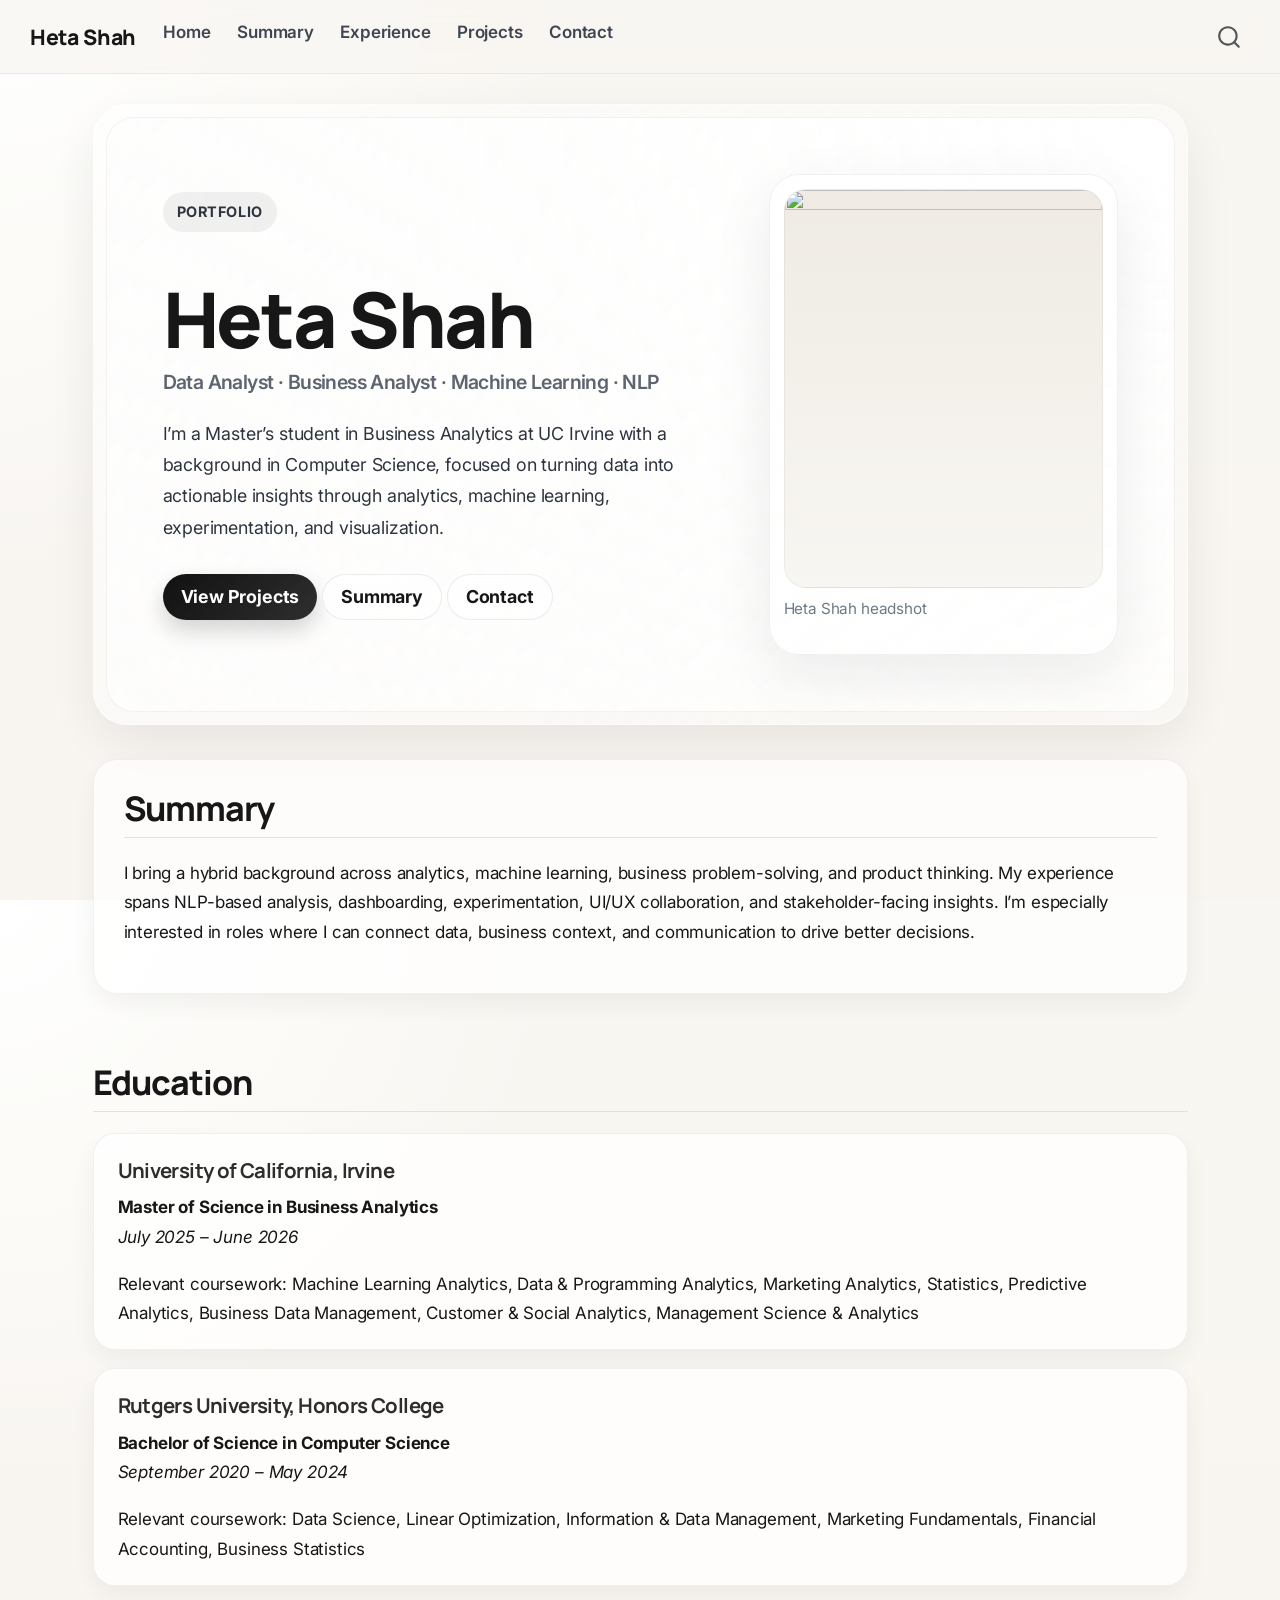
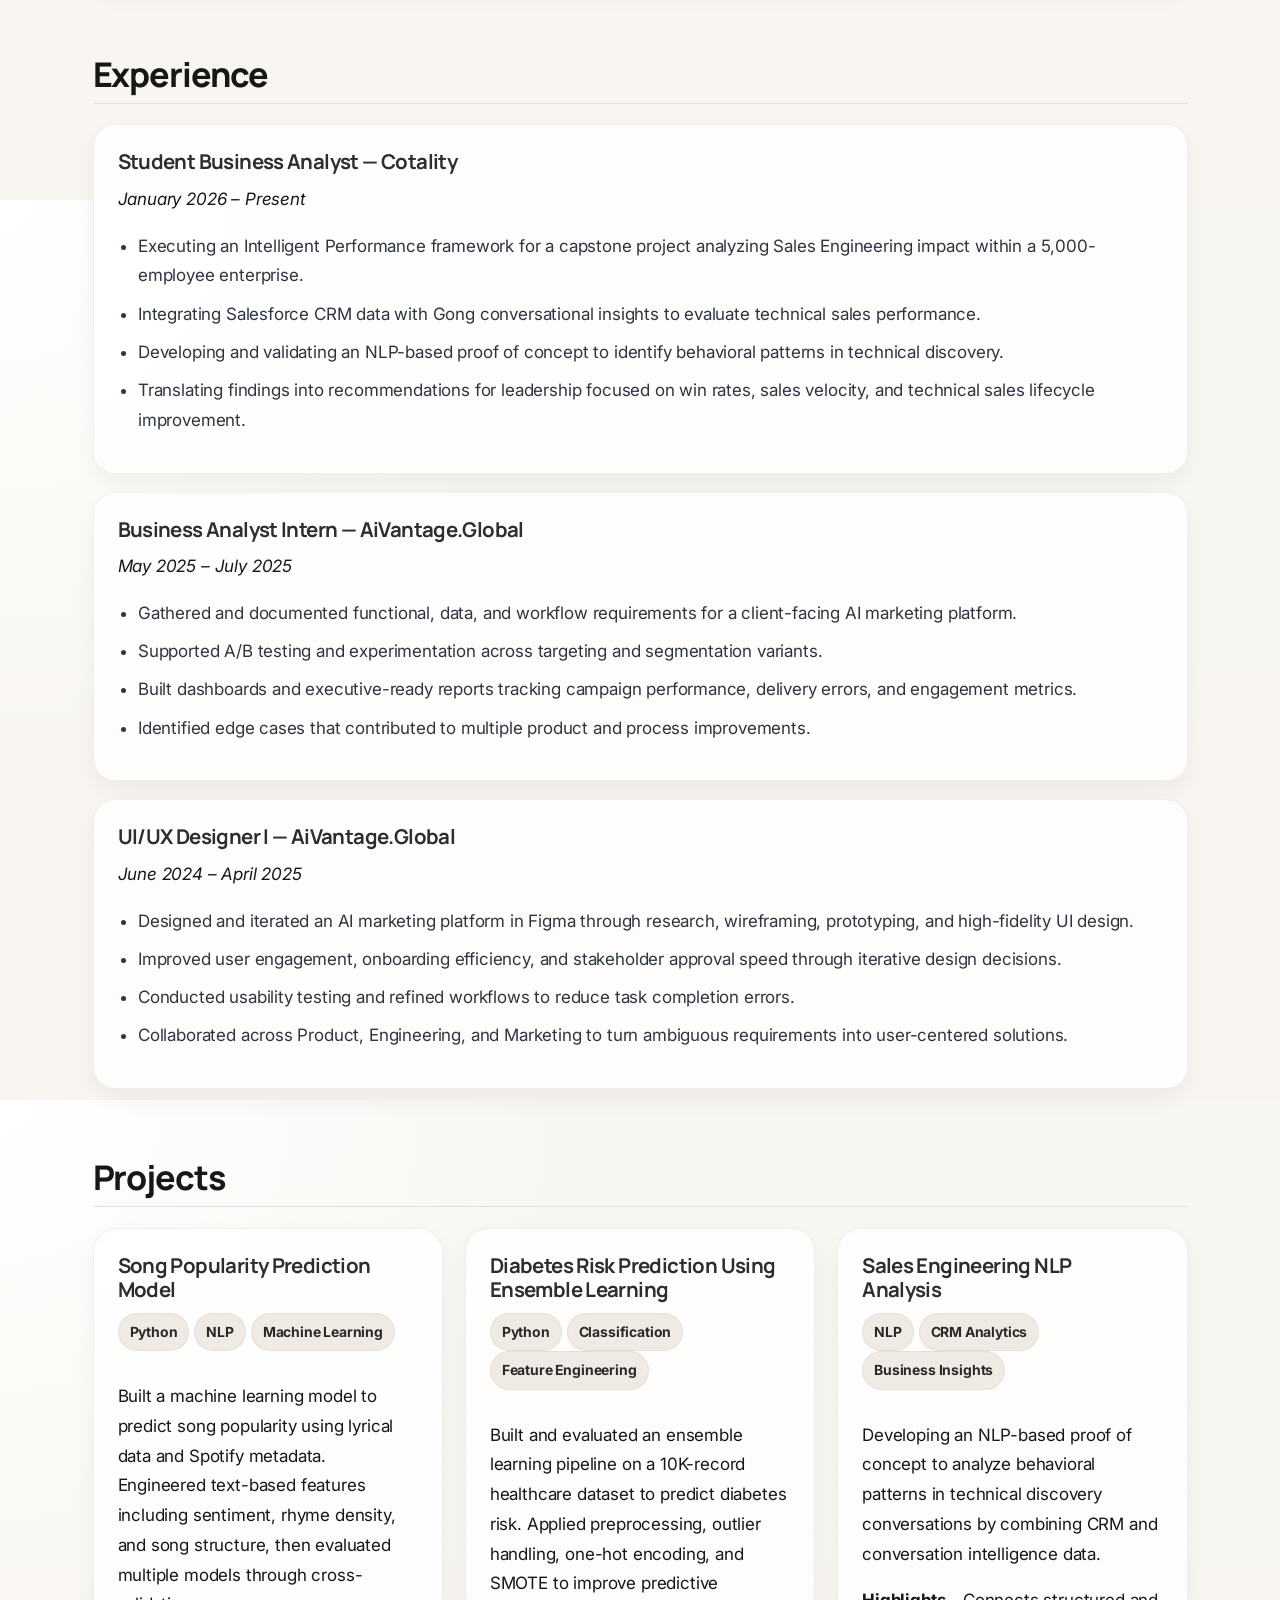
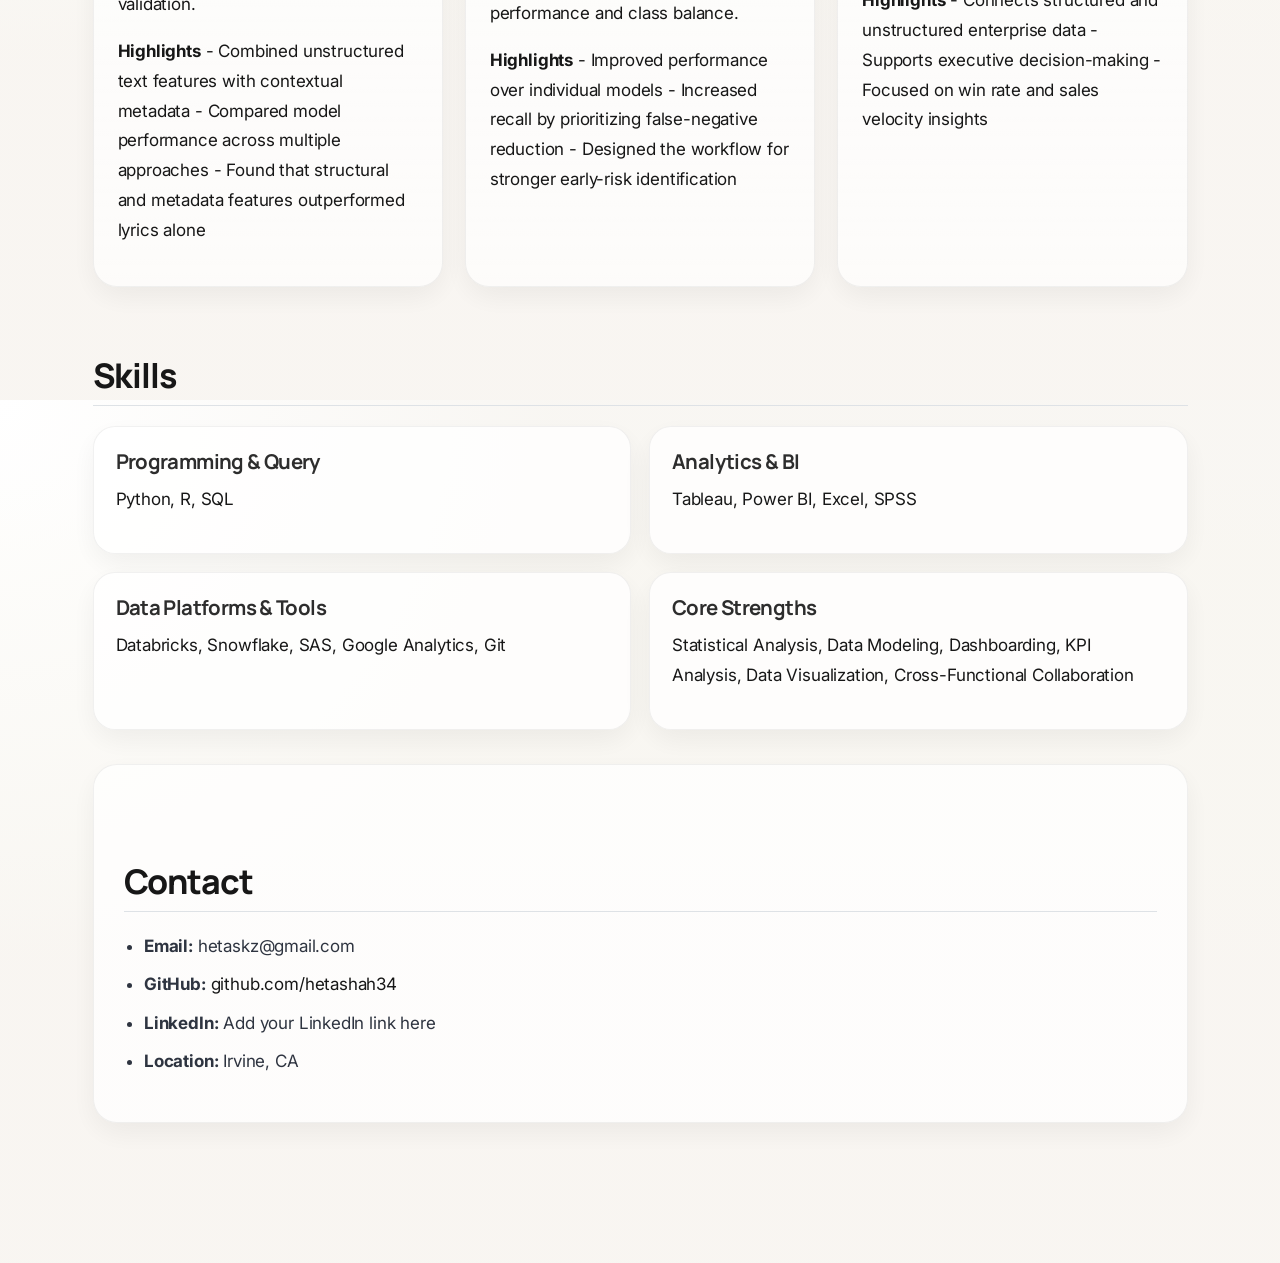
==== commit 86ecdc12: "deploy: 7711049e5b20f6cf02439980bc822969c68b19e5" ====
--- a/index.html
+++ b/index.html
@@ -125,23 +125,30 @@
 <!-- margin-sidebar -->
     
 <!-- main -->
-<main class="content column-page" id="quarto-document-content"><header id="title-block-header" class="quarto-title-block"><h1 class="title display-7">Heta Shah</h1></header>
-
-
-
-
+<main class="content column-page" id="quarto-document-content"><header id="title-block-header" class="quarto-title-block"></header>
+
+
+
+
+<div class="hero-wrap">
 <div class="hero">
-<section id="heta-shah" class="level1 hero-text">
-
+<div class="hero-text">
+<div class="eyebrow">
+Portfolio
+</div>
+<section id="heta-shah" class="level1">
+<h1>Heta Shah</h1>
 <section id="data-analyst-business-analyst-machine-learning-nlp" class="level2">
-<h2 class="anchored" data-anchor-id="data-analyst-business-analyst-machine-learning-nlp">Data Analyst | Business Analyst | Machine Learning &amp; NLP</h2>
+<h2 class="anchored" data-anchor-id="data-analyst-business-analyst-machine-learning-nlp">Data Analyst · Business Analyst · Machine Learning · NLP</h2>
 <p>I’m a Master’s student in Business Analytics at UC Irvine with a background in Computer Science, focused on turning data into actionable insights through analytics, machine learning, experimentation, and visualization.</p>
 <div class="hero-buttons">
-<p><a href="#contact" class="btn-primary">Resume</a> <a href="#projects" class="btn-secondary">Projects</a> <a href="#contact" class="btn-secondary">Contact</a></p>
-</div>
-</section>
-</section>
+<p><a href="#projects" class="btn-primary">View Projects</a> <a href="#summary" class="btn-secondary">Summary</a> <a href="#contact" class="btn-secondary">Contact</a></p>
+</div>
+</section>
+</section>
+</div>
 <div class="hero-image">
+<div class="photo-frame">
 <div class="quarto-figure quarto-figure-center">
 <figure class="figure">
 <p><img src="images/profile.jpg" class="profile-photo img-fluid figure-img"></p>
@@ -150,28 +157,33 @@
 </div>
 </div>
 </div>
-<section id="summary" class="level2">
+</div>
+</div>
+<section id="summary" class="level2 section-card">
 <h2 class="anchored" data-anchor-id="summary">Summary</h2>
 <p>I bring a hybrid background across analytics, machine learning, business problem-solving, and product thinking. My experience spans NLP-based analysis, dashboarding, experimentation, UI/UX collaboration, and stakeholder-facing insights. I’m especially interested in roles where I can connect data, business context, and communication to drive better decisions.</p>
 </section>
 <section id="education" class="level2">
 <h2 class="anchored" data-anchor-id="education">Education</h2>
-<section id="university-of-california-irvine" class="level3">
+<div class="timeline">
+<section id="university-of-california-irvine" class="level3 timeline-item">
 <h3 class="anchored" data-anchor-id="university-of-california-irvine">University of California, Irvine</h3>
 <p><strong>Master of Science in Business Analytics</strong><br>
 <em>July 2025 – June 2026</em></p>
 <p>Relevant coursework: Machine Learning Analytics, Data &amp; Programming Analytics, Marketing Analytics, Statistics, Predictive Analytics, Business Data Management, Customer &amp; Social Analytics, Management Science &amp; Analytics</p>
 </section>
-<section id="rutgers-university-honors-college" class="level3">
+<section id="rutgers-university-honors-college" class="level3 timeline-item">
 <h3 class="anchored" data-anchor-id="rutgers-university-honors-college">Rutgers University, Honors College</h3>
 <p><strong>Bachelor of Science in Computer Science</strong><br>
 <em>September 2020 – May 2024</em></p>
 <p>Relevant coursework: Data Science, Linear Optimization, Information &amp; Data Management, Marketing Fundamentals, Financial Accounting, Business Statistics</p>
 </section>
+</div>
 </section>
 <section id="experience" class="level2">
 <h2 class="anchored" data-anchor-id="experience">Experience</h2>
-<section id="student-business-analyst-cotality" class="level3">
+<div class="timeline">
+<section id="student-business-analyst-cotality" class="level3 timeline-item">
 <h3 class="anchored" data-anchor-id="student-business-analyst-cotality">Student Business Analyst — Cotality</h3>
 <p><em>January 2026 – Present</em></p>
 <ul>
@@ -181,7 +193,7 @@
 <li>Translating findings into recommendations for leadership focused on win rates, sales velocity, and technical sales lifecycle improvement.</li>
 </ul>
 </section>
-<section id="business-analyst-intern-aivantage.global" class="level3">
+<section id="business-analyst-intern-aivantage.global" class="level3 timeline-item">
 <h3 class="anchored" data-anchor-id="business-analyst-intern-aivantage.global">Business Analyst Intern — AiVantage.Global</h3>
 <p><em>May 2025 – July 2025</em></p>
 <ul>
@@ -191,7 +203,7 @@
 <li>Identified edge cases that contributed to multiple product and process improvements.</li>
 </ul>
 </section>
-<section id="uiux-designer-i-aivantage.global" class="level3">
+<section id="uiux-designer-i-aivantage.global" class="level3 timeline-item">
 <h3 class="anchored" data-anchor-id="uiux-designer-i-aivantage.global">UI/UX Designer I — AiVantage.Global</h3>
 <p><em>June 2024 – April 2025</em></p>
 <ul>
@@ -201,25 +213,32 @@
 <li>Collaborated across Product, Engineering, and Marketing to turn ambiguous requirements into user-centered solutions.</li>
 </ul>
 </section>
+</div>
 </section>
 <section id="projects" class="level2">
 <h2 class="anchored" data-anchor-id="projects">Projects</h2>
 <div class="project-grid">
 <section id="song-popularity-prediction-model" class="level3 project-card">
 <h3 class="anchored" data-anchor-id="song-popularity-prediction-model">Song Popularity Prediction Model</h3>
-<p><strong>Python | NLP | Machine Learning</strong></p>
+<div class="tag-row">
+<p><span class="tag">Python</span> <span class="tag">NLP</span> <span class="tag">Machine Learning</span></p>
+</div>
 <p>Built a machine learning model to predict song popularity using lyrical data and Spotify metadata. Engineered text-based features including sentiment, rhyme density, and song structure, then evaluated multiple models through cross-validation.</p>
 <p><strong>Highlights</strong> - Combined unstructured text features with contextual metadata - Compared model performance across multiple approaches - Found that structural and metadata features outperformed lyrics alone</p>
 </section>
 <section id="diabetes-risk-prediction-using-ensemble-learning" class="level3 project-card">
 <h3 class="anchored" data-anchor-id="diabetes-risk-prediction-using-ensemble-learning">Diabetes Risk Prediction Using Ensemble Learning</h3>
-<p><strong>Python | Classification | Feature Engineering</strong></p>
+<div class="tag-row">
+<p><span class="tag">Python</span> <span class="tag">Classification</span> <span class="tag">Feature Engineering</span></p>
+</div>
 <p>Built and evaluated an ensemble learning pipeline on a 10K-record healthcare dataset to predict diabetes risk. Applied preprocessing, outlier handling, one-hot encoding, and SMOTE to improve predictive performance and class balance.</p>
 <p><strong>Highlights</strong> - Improved performance over individual models - Increased recall by prioritizing false-negative reduction - Designed the workflow for stronger early-risk identification</p>
 </section>
 <section id="sales-engineering-nlp-analysis" class="level3 project-card">
 <h3 class="anchored" data-anchor-id="sales-engineering-nlp-analysis">Sales Engineering NLP Analysis</h3>
-<p><strong>NLP | CRM Analytics | Business Insights</strong></p>
+<div class="tag-row">
+<p><span class="tag">NLP</span> <span class="tag">CRM Analytics</span> <span class="tag">Business Insights</span></p>
+</div>
 <p>Developing an NLP-based proof of concept to analyze behavioral patterns in technical discovery conversations by combining CRM and conversation intelligence data.</p>
 <p><strong>Highlights</strong> - Connects structured and unstructured enterprise data - Supports executive decision-making - Focused on win rate and sales velocity insights</p>
 </section>
@@ -246,17 +265,17 @@
 </section>
 </div>
 </section>
-<section id="contact" class="level2">
+<section id="contact" class="level2 section-card">
 <h2 class="anchored" data-anchor-id="contact">Contact</h2>
 <ul>
 <li><strong>Email:</strong> hetaskz@gmail.com</li>
 <li><strong>GitHub:</strong> <a href="https://github.com/hetashah34">github.com/hetashah34</a></li>
-<li><strong>LinkedIn:</strong> <a href="https://linkedin.com/in/hetashah34">linkedin.com/in/hetashah34</a></li>
+<li><strong>LinkedIn:</strong> Add your LinkedIn link here</li>
 <li><strong>Location:</strong> Irvine, CA</li>
 </ul>
-
-
-</section>
+</section>
+
+
 
 </main> <!-- /main -->
 <script id="quarto-html-after-body" type="application/javascript">
--- a/styles.css
+++ b/styles.css
@@ -1,129 +1,208 @@
-/* Custom styles — add your own here */
-/* ===== Global ===== */
+@import url('https://fonts.googleapis.com/css2?family=Inter:wght@400;500;600;700;800&family=Manrope:wght@400;500;600;700;800&display=swap');
+
+/* ===== Base ===== */
+:root {
+    --bg: #f8f6f2;
+    --bg-soft: rgba(255, 255, 255, 0.72);
+    --surface: rgba(255, 255, 255, 0.78);
+    --surface-strong: #ffffff;
+    --text: #171717;
+    --muted: #5f6470;
+    --line: rgba(20, 20, 20, 0.08);
+    --shadow: 0 10px 30px rgba(20, 20, 20, 0.06);
+    --shadow-lg: 0 20px 60px rgba(20, 20, 20, 0.08);
+    --accent: #111111;
+    --accent-soft: #efebe4;
+    --radius: 24px;
+}
+
+html {
+    scroll-behavior: smooth;
+}
+
 body {
-    font-family: "Inter", "Segoe UI", Arial, sans-serif;
-    color: #1f2937;
-    background-color: #fcfcfb;
-    line-height: 1.7;
+    font-family: "Inter", sans-serif;
+    color: var(--text);
+    background:
+        radial-gradient(circle at top left, rgba(255, 255, 255, 0.95), rgba(248, 246, 242, 0.95) 35%),
+        linear-gradient(180deg, #fbfaf7 0%, #f6f2eb 100%);
+    line-height: 1.75;
     font-size: 17px;
+    letter-spacing: -0.01em;
 }
 
 main.content {
-    max-width: 1100px;
+    max-width: 1180px;
     margin: 0 auto;
-    padding-top: 20px;
-    padding-bottom: 60px;
-}
-
+    padding: 28px 20px 80px;
+}
+
+/* ===== Typography ===== */
 h1,
 h2,
 h3 {
-    color: #111827;
+    color: var(--text);
+    letter-spacing: -0.03em;
+}
+
+h1 {
+    font-family: "Manrope", sans-serif;
+    font-size: clamp(3rem, 6vw, 5.2rem);
+    line-height: 0.95;
+    font-weight: 800;
+    margin-bottom: 0.75rem;
+}
+
+h2 {
+    font-family: "Manrope", sans-serif;
+    font-size: 2rem;
+    font-weight: 750;
+    margin-top: 4rem;
+    margin-bottom: 1.2rem;
+}
+
+h3 {
+    font-family: "Manrope", sans-serif;
+    font-size: 1.2rem;
     font-weight: 700;
-}
-
-h1 {
-    font-size: 3rem;
-    margin-bottom: 0.4rem;
-}
-
-h2 {
-    font-size: 1.9rem;
-    margin-top: 3rem;
-    margin-bottom: 1rem;
-    border-bottom: 1px solid #e5e7eb;
-    padding-bottom: 0.5rem;
-}
-
-h3 {
-    font-size: 1.2rem;
-    margin-top: 1.5rem;
-    margin-bottom: 0.5rem;
+    margin-top: 0;
+    margin-bottom: 0.65rem;
 }
 
 p {
     margin-bottom: 1rem;
+    color: var(--text);
 }
 
 a {
-    color: #1d4ed8;
+    color: var(--text);
     text-decoration: none;
 }
 
 a:hover {
-    text-decoration: underline;
+    text-decoration: none;
 }
 
 /* ===== Navbar ===== */
 .navbar {
-    background-color: #ffffff !important;
-    border-bottom: 1px solid #e5e7eb;
-}
-
-.navbar-brand,
+    background: rgba(248, 246, 242, 0.72) !important;
+    backdrop-filter: blur(16px);
+    -webkit-backdrop-filter: blur(16px);
+    border-bottom: 1px solid rgba(20, 20, 20, 0.06);
+}
+
+.navbar-brand {
+    font-family: "Manrope", sans-serif;
+    font-weight: 800;
+    color: var(--text) !important;
+}
+
 .nav-link {
-    color: #111827 !important;
-    font-weight: 500;
+    color: #3f4652 !important;
+    font-weight: 600;
+    margin-right: 6px;
 }
 
 .nav-link:hover {
-    color: #1d4ed8 !important;
+    color: var(--text) !important;
 }
 
 /* ===== Hero ===== */
+.hero-wrap {
+    margin-top: 8px;
+    margin-bottom: 28px;
+    padding: 12px;
+    border-radius: 34px;
+    background: linear-gradient(135deg, rgba(255, 255, 255, 0.58), rgba(255, 255, 255, 0.24));
+    box-shadow: var(--shadow-lg);
+    border: 1px solid rgba(255, 255, 255, 0.55);
+}
+
 .hero {
     display: grid;
-    grid-template-columns: 1.6fr 1fr;
-    gap: 40px;
+    grid-template-columns: 1.45fr 0.9fr;
+    gap: 44px;
     align-items: center;
-    padding: 40px 0 20px 0;
+    padding: 56px;
+    border-radius: 28px;
+    background:
+        linear-gradient(135deg, rgba(255, 255, 255, 0.72), rgba(255, 255, 255, 0.46)),
+        radial-gradient(circle at top right, rgba(255, 255, 255, 0.9), rgba(248, 246, 242, 0.6));
+    border: 1px solid rgba(20, 20, 20, 0.05);
+    backdrop-filter: blur(14px);
+}
+
+.eyebrow {
+    display: inline-block;
+    margin-bottom: 1rem;
+    padding: 7px 14px;
+    font-size: 0.85rem;
+    font-weight: 700;
+    letter-spacing: 0.04em;
+    text-transform: uppercase;
+    border-radius: 999px;
+    background: rgba(17, 17, 17, 0.06);
+    color: #2f3440;
 }
 
 .hero-text h2 {
+    font-family: "Inter", sans-serif;
     border: none;
-    padding-bottom: 0;
     margin-top: 0;
-    margin-bottom: 1rem;
-    color: #4b5563;
-    font-size: 1.2rem;
-    font-weight: 500;
+    padding: 0;
+    font-size: 1.15rem;
+    line-height: 1.5;
+    color: var(--muted);
+    font-weight: 600;
+}
+
+.hero-text p {
+    max-width: 700px;
+    font-size: 1.05rem;
+    color: #2e3440;
 }
 
 .hero-buttons {
-    margin-top: 1.5rem;
+    margin-top: 1.8rem;
     display: flex;
+    flex-wrap: wrap;
     gap: 12px;
-    flex-wrap: wrap;
 }
 
 .btn-primary,
 .btn-secondary {
-    display: inline-block;
-    padding: 10px 18px;
+    display: inline-flex;
+    align-items: center;
+    justify-content: center;
+    min-height: 46px;
+    padding: 0 18px;
     border-radius: 999px;
-    font-weight: 600;
-    transition: 0.2s ease;
+    font-weight: 700;
+    transition: transform 0.2s ease, box-shadow 0.2s ease, background 0.2s ease;
 }
 
 .btn-primary {
-    background-color: #111827;
-    color: #ffffff !important;
+    color: white !important;
+    background: linear-gradient(135deg, #111111, #2f2f2f);
+    box-shadow: 0 10px 22px rgba(17, 17, 17, 0.18);
 }
 
 .btn-primary:hover {
-    background-color: #374151;
+    transform: translateY(-1px);
     text-decoration: none;
+    box-shadow: 0 14px 28px rgba(17, 17, 17, 0.22);
 }
 
 .btn-secondary {
-    background-color: #f3f4f6;
-    color: #111827 !important;
-    border: 1px solid #e5e7eb;
+    color: var(--text) !important;
+    background: rgba(255, 255, 255, 0.72);
+    border: 1px solid rgba(20, 20, 20, 0.08);
+    backdrop-filter: blur(10px);
 }
 
 .btn-secondary:hover {
-    background-color: #e5e7eb;
-    text-decoration: none;
+    transform: translateY(-1px);
+    background: rgba(255, 255, 255, 0.9);
 }
 
 .hero-image {
@@ -131,50 +210,112 @@
     justify-content: center;
 }
 
+.photo-frame {
+    width: 100%;
+    max-width: 360px;
+    padding: 14px;
+    border-radius: 30px;
+    background: linear-gradient(135deg, rgba(255, 255, 255, 0.92), rgba(255, 255, 255, 0.55));
+    border: 1px solid rgba(20, 20, 20, 0.06);
+    box-shadow: var(--shadow-lg);
+}
+
 .profile-photo {
-    width: 280px;
-    max-width: 100%;
-    aspect-ratio: 1 / 1;
+    width: 100%;
+    aspect-ratio: 4 / 5;
     object-fit: cover;
     border-radius: 22px;
-    border: 1px solid #e5e7eb;
-    box-shadow: 0 10px 30px rgba(0, 0, 0, 0.08);
-    background: #f3f4f6;
+    background: linear-gradient(180deg, #efebe4, #f8f6f2);
+    border: 1px solid rgba(20, 20, 20, 0.05);
+}
+
+/* ===== Section Card ===== */
+.section-card {
+    margin-top: 2rem;
+    padding: 28px 30px;
+    border-radius: 24px;
+    background: rgba(255, 255, 255, 0.72);
+    border: 1px solid rgba(20, 20, 20, 0.06);
+    box-shadow: var(--shadow);
+    backdrop-filter: blur(12px);
+}
+
+/* ===== Timeline ===== */
+.timeline {
+    display: grid;
+    gap: 18px;
+}
+
+.timeline-item {
+    position: relative;
+    padding: 24px 24px 20px 24px;
+    border-radius: 22px;
+    background: rgba(255, 255, 255, 0.76);
+    border: 1px solid rgba(20, 20, 20, 0.06);
+    box-shadow: var(--shadow);
+}
+
+.timeline-item p:last-child {
+    margin-bottom: 0;
 }
 
 /* ===== Projects ===== */
 .project-grid {
     display: grid;
-    grid-template-columns: repeat(3, 1fr);
+    grid-template-columns: repeat(3, minmax(0, 1fr));
     gap: 22px;
-    margin-top: 1rem;
+    margin-top: 0.8rem;
 }
 
 .project-card {
-    background: #ffffff;
-    border: 1px solid #e5e7eb;
-    border-radius: 18px;
-    padding: 22px;
-    box-shadow: 0 8px 24px rgba(17, 24, 39, 0.05);
-}
-
-.project-card h3 {
-    margin-top: 0;
+    height: 100%;
+    padding: 24px;
+    border-radius: 24px;
+    background:
+        linear-gradient(180deg, rgba(255, 255, 255, 0.82), rgba(255, 255, 255, 0.64));
+    border: 1px solid rgba(20, 20, 20, 0.06);
+    box-shadow: var(--shadow);
+    backdrop-filter: blur(12px);
+    transition: transform 0.22s ease, box-shadow 0.22s ease;
+}
+
+.project-card:hover {
+    transform: translateY(-4px);
+    box-shadow: 0 18px 36px rgba(20, 20, 20, 0.08);
+}
+
+.tag-row {
+    display: flex;
+    flex-wrap: wrap;
+    gap: 8px;
+    margin-bottom: 14px;
+}
+
+.tag {
+    display: inline-flex;
+    align-items: center;
+    padding: 6px 11px;
+    border-radius: 999px;
+    font-size: 0.82rem;
+    font-weight: 700;
+    background: var(--accent-soft);
+    color: #2a2a2a;
+    border: 1px solid rgba(20, 20, 20, 0.05);
 }
 
 /* ===== Skills ===== */
 .skills-grid {
     display: grid;
-    grid-template-columns: repeat(2, 1fr);
+    grid-template-columns: repeat(2, minmax(0, 1fr));
     gap: 18px;
-    margin-top: 1rem;
 }
 
 .skill-box {
-    background: #ffffff;
-    border: 1px solid #e5e7eb;
-    border-radius: 16px;
-    padding: 18px 20px;
+    padding: 22px;
+    border-radius: 22px;
+    background: rgba(255, 255, 255, 0.76);
+    border: 1px solid rgba(20, 20, 20, 0.06);
+    box-shadow: var(--shadow);
 }
 
 /* ===== Lists ===== */
@@ -183,13 +324,29 @@
 }
 
 li {
-    margin-bottom: 0.55rem;
+    margin-bottom: 0.5rem;
+    color: #2e3440;
+}
+
+/* ===== Section spacing ===== */
+#summary,
+#education,
+#experience,
+#projects,
+#skills,
+#contact {
+    scroll-margin-top: 90px;
 }
 
 /* ===== Mobile ===== */
-@media (max-width: 900px) {
+@media (max-width: 980px) {
     .hero {
         grid-template-columns: 1fr;
+        padding: 32px 24px;
+        gap: 28px;
+    }
+
+    .hero-text {
         text-align: center;
     }
 
@@ -202,7 +359,30 @@
         grid-template-columns: 1fr;
     }
 
-    h1 {
-        font-size: 2.3rem;
+    .photo-frame {
+        max-width: 300px;
+    }
+}
+
+@media (max-width: 640px) {
+    main.content {
+        padding: 18px 14px 60px;
+    }
+
+    .hero-wrap {
+        padding: 8px;
+        border-radius: 24px;
+    }
+
+    .hero,
+    .section-card,
+    .timeline-item,
+    .project-card,
+    .skill-box {
+        border-radius: 18px;
+    }
+
+    h2 {
+        font-size: 1.6rem;
     }
 }
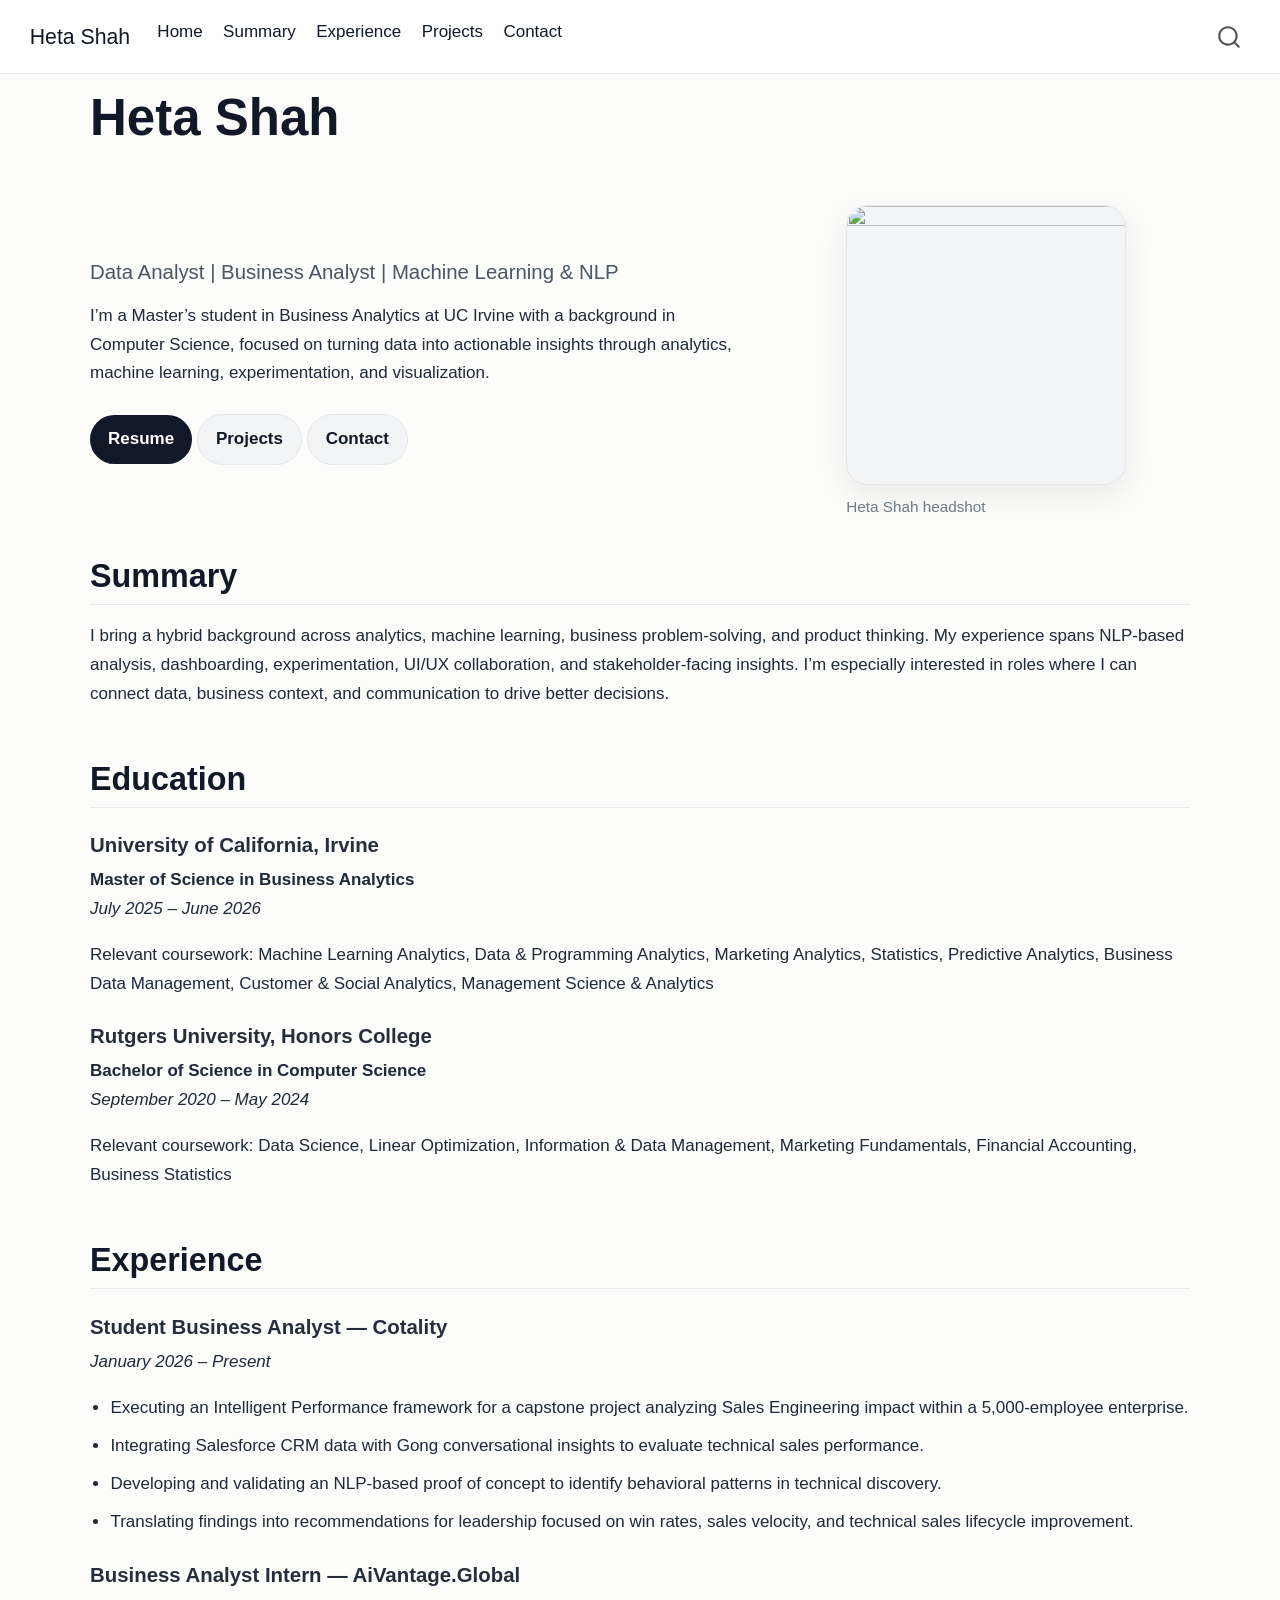
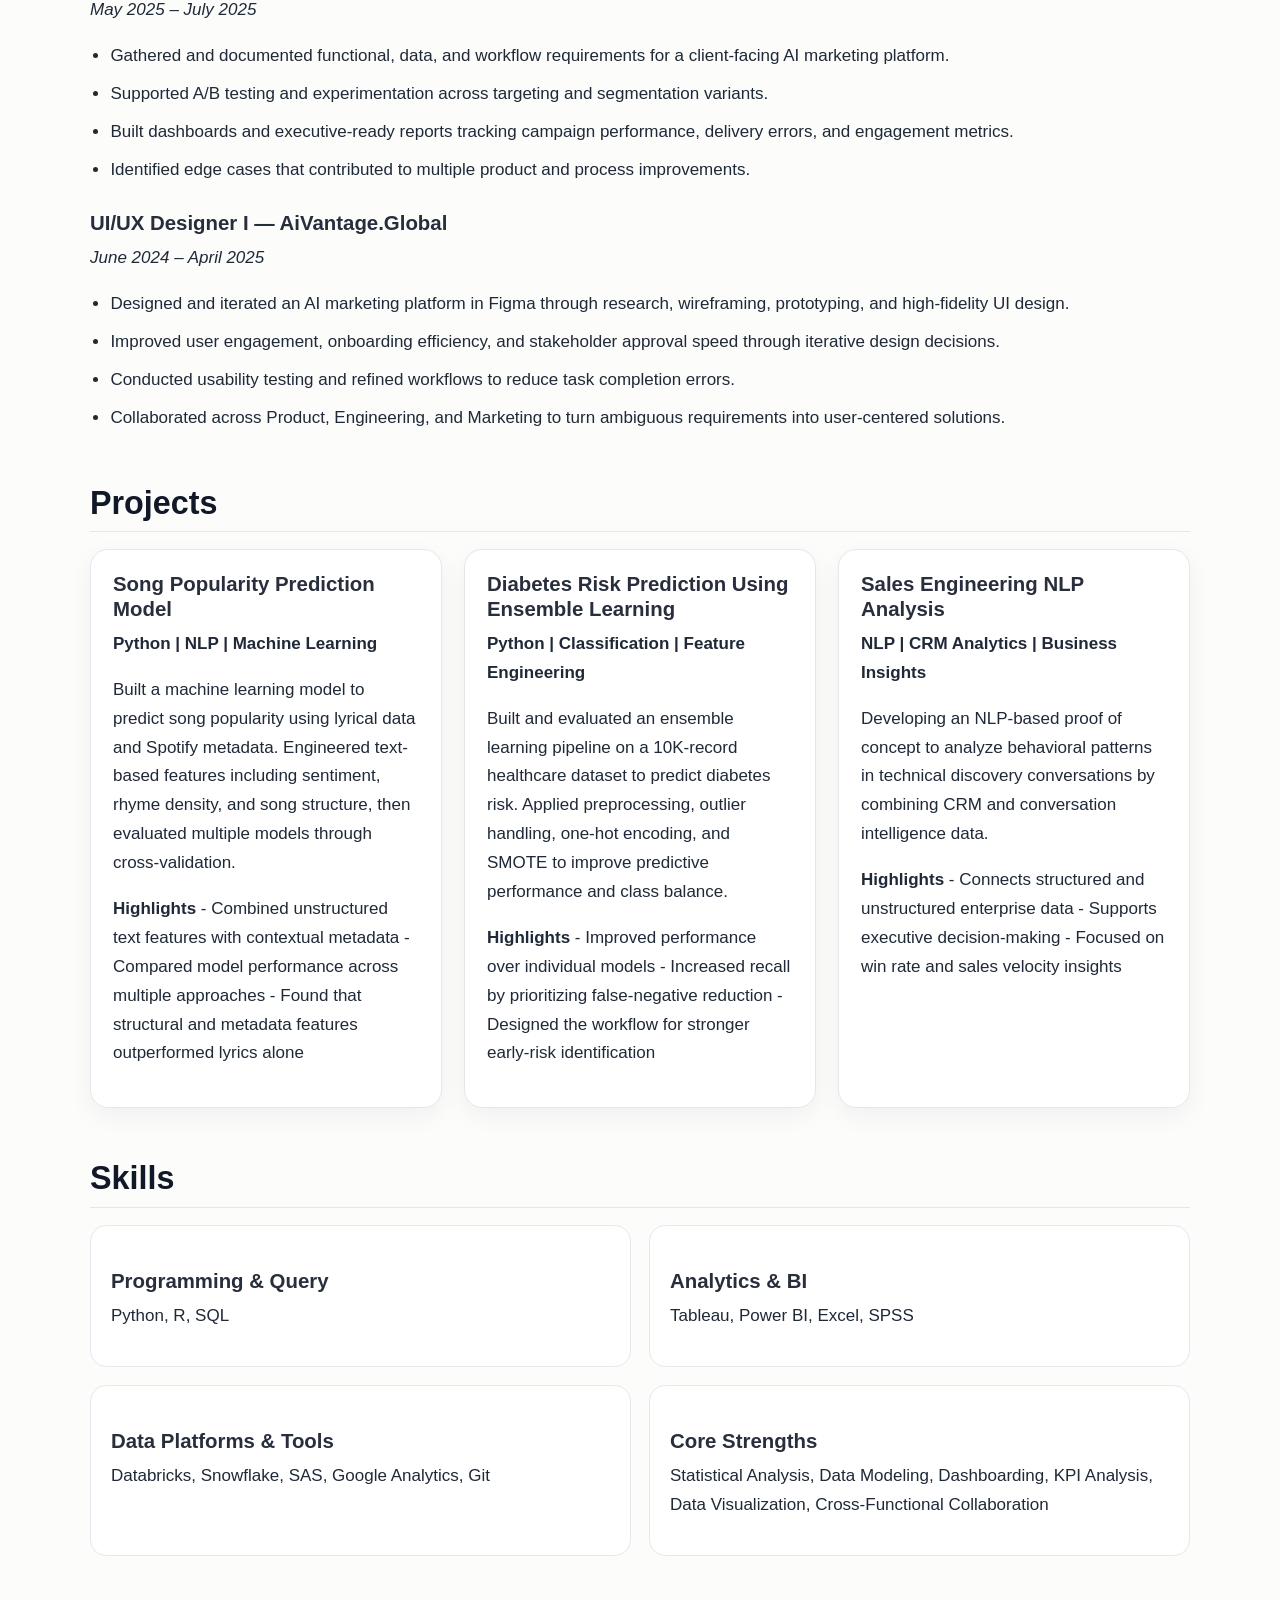
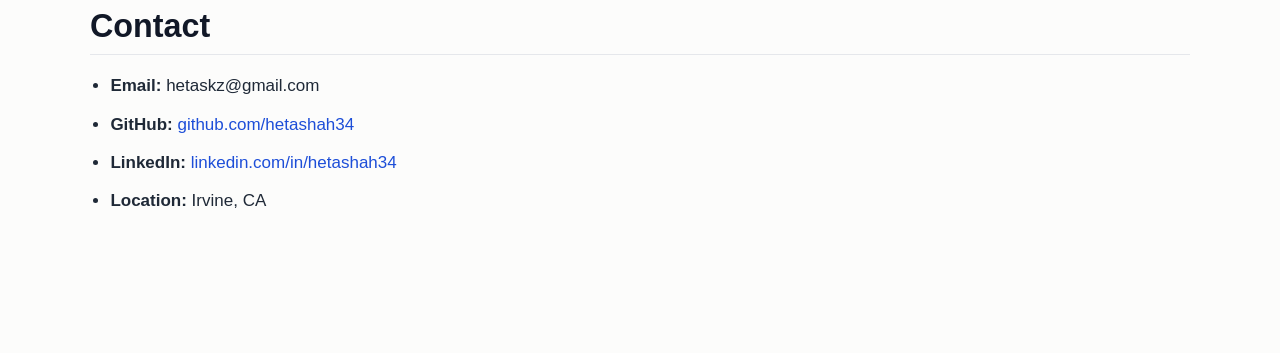
==== commit a897935d: "deploy: ed32585ba6dbcf2b7c3781c15374d1c8bb731d2f" ====
--- a/index.html
+++ b/index.html
@@ -125,30 +125,23 @@
 <!-- margin-sidebar -->
     
 <!-- main -->
-<main class="content column-page" id="quarto-document-content"><header id="title-block-header" class="quarto-title-block"></header>
-
-
-
-
-<div class="hero-wrap">
+<main class="content column-page" id="quarto-document-content"><header id="title-block-header" class="quarto-title-block"><h1 class="title display-7">Heta Shah</h1></header>
+
+
+
+
 <div class="hero">
-<div class="hero-text">
-<div class="eyebrow">
-Portfolio
-</div>
-<section id="heta-shah" class="level1">
-<h1>Heta Shah</h1>
+<section id="heta-shah" class="level1 hero-text">
+
 <section id="data-analyst-business-analyst-machine-learning-nlp" class="level2">
-<h2 class="anchored" data-anchor-id="data-analyst-business-analyst-machine-learning-nlp">Data Analyst · Business Analyst · Machine Learning · NLP</h2>
+<h2 class="anchored" data-anchor-id="data-analyst-business-analyst-machine-learning-nlp">Data Analyst | Business Analyst | Machine Learning &amp; NLP</h2>
 <p>I’m a Master’s student in Business Analytics at UC Irvine with a background in Computer Science, focused on turning data into actionable insights through analytics, machine learning, experimentation, and visualization.</p>
 <div class="hero-buttons">
-<p><a href="#projects" class="btn-primary">View Projects</a> <a href="#summary" class="btn-secondary">Summary</a> <a href="#contact" class="btn-secondary">Contact</a></p>
+<p><a href="#contact" class="btn-primary">Resume</a> <a href="#projects" class="btn-secondary">Projects</a> <a href="#contact" class="btn-secondary">Contact</a></p>
 </div>
 </section>
 </section>
-</div>
 <div class="hero-image">
-<div class="photo-frame">
 <div class="quarto-figure quarto-figure-center">
 <figure class="figure">
 <p><img src="images/profile.jpg" class="profile-photo img-fluid figure-img"></p>
@@ -157,33 +150,28 @@
 </div>
 </div>
 </div>
-</div>
-</div>
-<section id="summary" class="level2 section-card">
+<section id="summary" class="level2">
 <h2 class="anchored" data-anchor-id="summary">Summary</h2>
 <p>I bring a hybrid background across analytics, machine learning, business problem-solving, and product thinking. My experience spans NLP-based analysis, dashboarding, experimentation, UI/UX collaboration, and stakeholder-facing insights. I’m especially interested in roles where I can connect data, business context, and communication to drive better decisions.</p>
 </section>
 <section id="education" class="level2">
 <h2 class="anchored" data-anchor-id="education">Education</h2>
-<div class="timeline">
-<section id="university-of-california-irvine" class="level3 timeline-item">
+<section id="university-of-california-irvine" class="level3">
 <h3 class="anchored" data-anchor-id="university-of-california-irvine">University of California, Irvine</h3>
 <p><strong>Master of Science in Business Analytics</strong><br>
 <em>July 2025 – June 2026</em></p>
 <p>Relevant coursework: Machine Learning Analytics, Data &amp; Programming Analytics, Marketing Analytics, Statistics, Predictive Analytics, Business Data Management, Customer &amp; Social Analytics, Management Science &amp; Analytics</p>
 </section>
-<section id="rutgers-university-honors-college" class="level3 timeline-item">
+<section id="rutgers-university-honors-college" class="level3">
 <h3 class="anchored" data-anchor-id="rutgers-university-honors-college">Rutgers University, Honors College</h3>
 <p><strong>Bachelor of Science in Computer Science</strong><br>
 <em>September 2020 – May 2024</em></p>
 <p>Relevant coursework: Data Science, Linear Optimization, Information &amp; Data Management, Marketing Fundamentals, Financial Accounting, Business Statistics</p>
 </section>
-</div>
 </section>
 <section id="experience" class="level2">
 <h2 class="anchored" data-anchor-id="experience">Experience</h2>
-<div class="timeline">
-<section id="student-business-analyst-cotality" class="level3 timeline-item">
+<section id="student-business-analyst-cotality" class="level3">
 <h3 class="anchored" data-anchor-id="student-business-analyst-cotality">Student Business Analyst — Cotality</h3>
 <p><em>January 2026 – Present</em></p>
 <ul>
@@ -193,7 +181,7 @@
 <li>Translating findings into recommendations for leadership focused on win rates, sales velocity, and technical sales lifecycle improvement.</li>
 </ul>
 </section>
-<section id="business-analyst-intern-aivantage.global" class="level3 timeline-item">
+<section id="business-analyst-intern-aivantage.global" class="level3">
 <h3 class="anchored" data-anchor-id="business-analyst-intern-aivantage.global">Business Analyst Intern — AiVantage.Global</h3>
 <p><em>May 2025 – July 2025</em></p>
 <ul>
@@ -203,7 +191,7 @@
 <li>Identified edge cases that contributed to multiple product and process improvements.</li>
 </ul>
 </section>
-<section id="uiux-designer-i-aivantage.global" class="level3 timeline-item">
+<section id="uiux-designer-i-aivantage.global" class="level3">
 <h3 class="anchored" data-anchor-id="uiux-designer-i-aivantage.global">UI/UX Designer I — AiVantage.Global</h3>
 <p><em>June 2024 – April 2025</em></p>
 <ul>
@@ -213,32 +201,25 @@
 <li>Collaborated across Product, Engineering, and Marketing to turn ambiguous requirements into user-centered solutions.</li>
 </ul>
 </section>
-</div>
 </section>
 <section id="projects" class="level2">
 <h2 class="anchored" data-anchor-id="projects">Projects</h2>
 <div class="project-grid">
 <section id="song-popularity-prediction-model" class="level3 project-card">
 <h3 class="anchored" data-anchor-id="song-popularity-prediction-model">Song Popularity Prediction Model</h3>
-<div class="tag-row">
-<p><span class="tag">Python</span> <span class="tag">NLP</span> <span class="tag">Machine Learning</span></p>
-</div>
+<p><strong>Python | NLP | Machine Learning</strong></p>
 <p>Built a machine learning model to predict song popularity using lyrical data and Spotify metadata. Engineered text-based features including sentiment, rhyme density, and song structure, then evaluated multiple models through cross-validation.</p>
 <p><strong>Highlights</strong> - Combined unstructured text features with contextual metadata - Compared model performance across multiple approaches - Found that structural and metadata features outperformed lyrics alone</p>
 </section>
 <section id="diabetes-risk-prediction-using-ensemble-learning" class="level3 project-card">
 <h3 class="anchored" data-anchor-id="diabetes-risk-prediction-using-ensemble-learning">Diabetes Risk Prediction Using Ensemble Learning</h3>
-<div class="tag-row">
-<p><span class="tag">Python</span> <span class="tag">Classification</span> <span class="tag">Feature Engineering</span></p>
-</div>
+<p><strong>Python | Classification | Feature Engineering</strong></p>
 <p>Built and evaluated an ensemble learning pipeline on a 10K-record healthcare dataset to predict diabetes risk. Applied preprocessing, outlier handling, one-hot encoding, and SMOTE to improve predictive performance and class balance.</p>
 <p><strong>Highlights</strong> - Improved performance over individual models - Increased recall by prioritizing false-negative reduction - Designed the workflow for stronger early-risk identification</p>
 </section>
 <section id="sales-engineering-nlp-analysis" class="level3 project-card">
 <h3 class="anchored" data-anchor-id="sales-engineering-nlp-analysis">Sales Engineering NLP Analysis</h3>
-<div class="tag-row">
-<p><span class="tag">NLP</span> <span class="tag">CRM Analytics</span> <span class="tag">Business Insights</span></p>
-</div>
+<p><strong>NLP | CRM Analytics | Business Insights</strong></p>
 <p>Developing an NLP-based proof of concept to analyze behavioral patterns in technical discovery conversations by combining CRM and conversation intelligence data.</p>
 <p><strong>Highlights</strong> - Connects structured and unstructured enterprise data - Supports executive decision-making - Focused on win rate and sales velocity insights</p>
 </section>
@@ -265,17 +246,17 @@
 </section>
 </div>
 </section>
-<section id="contact" class="level2 section-card">
+<section id="contact" class="level2">
 <h2 class="anchored" data-anchor-id="contact">Contact</h2>
 <ul>
 <li><strong>Email:</strong> hetaskz@gmail.com</li>
 <li><strong>GitHub:</strong> <a href="https://github.com/hetashah34">github.com/hetashah34</a></li>
-<li><strong>LinkedIn:</strong> Add your LinkedIn link here</li>
+<li><strong>LinkedIn:</strong> <a href="https://linkedin.com/in/heta-shah34">linkedin.com/in/hetashah34</a></li>
 <li><strong>Location:</strong> Irvine, CA</li>
 </ul>
-</section>
-
-
+
+
+</section>
 
 </main> <!-- /main -->
 <script id="quarto-html-after-body" type="application/javascript">
--- a/styles.css
+++ b/styles.css
@@ -1,208 +1,128 @@
-@import url('https://fonts.googleapis.com/css2?family=Inter:wght@400;500;600;700;800&family=Manrope:wght@400;500;600;700;800&display=swap');
-
-/* ===== Base ===== */
-:root {
-    --bg: #f8f6f2;
-    --bg-soft: rgba(255, 255, 255, 0.72);
-    --surface: rgba(255, 255, 255, 0.78);
-    --surface-strong: #ffffff;
-    --text: #171717;
-    --muted: #5f6470;
-    --line: rgba(20, 20, 20, 0.08);
-    --shadow: 0 10px 30px rgba(20, 20, 20, 0.06);
-    --shadow-lg: 0 20px 60px rgba(20, 20, 20, 0.08);
-    --accent: #111111;
-    --accent-soft: #efebe4;
-    --radius: 24px;
-}
-
-html {
-    scroll-behavior: smooth;
-}
-
+/* ===== Global ===== */
 body {
-    font-family: "Inter", sans-serif;
-    color: var(--text);
-    background:
-        radial-gradient(circle at top left, rgba(255, 255, 255, 0.95), rgba(248, 246, 242, 0.95) 35%),
-        linear-gradient(180deg, #fbfaf7 0%, #f6f2eb 100%);
-    line-height: 1.75;
+    font-family: "Inter", "Segoe UI", Arial, sans-serif;
+    color: #1f2937;
+    background-color: #fcfcfb;
+    line-height: 1.7;
     font-size: 17px;
-    letter-spacing: -0.01em;
 }
 
 main.content {
-    max-width: 1180px;
+    max-width: 1100px;
     margin: 0 auto;
-    padding: 28px 20px 80px;
-}
-
-/* ===== Typography ===== */
+    padding-top: 20px;
+    padding-bottom: 60px;
+}
+
 h1,
 h2,
 h3 {
-    color: var(--text);
-    letter-spacing: -0.03em;
+    color: #111827;
+    font-weight: 700;
 }
 
 h1 {
-    font-family: "Manrope", sans-serif;
-    font-size: clamp(3rem, 6vw, 5.2rem);
-    line-height: 0.95;
-    font-weight: 800;
-    margin-bottom: 0.75rem;
+    font-size: 3rem;
+    margin-bottom: 0.4rem;
 }
 
 h2 {
-    font-family: "Manrope", sans-serif;
-    font-size: 2rem;
-    font-weight: 750;
-    margin-top: 4rem;
-    margin-bottom: 1.2rem;
+    font-size: 1.9rem;
+    margin-top: 3rem;
+    margin-bottom: 1rem;
+    border-bottom: 1px solid #e5e7eb;
+    padding-bottom: 0.5rem;
 }
 
 h3 {
-    font-family: "Manrope", sans-serif;
     font-size: 1.2rem;
-    font-weight: 700;
-    margin-top: 0;
-    margin-bottom: 0.65rem;
+    margin-top: 1.5rem;
+    margin-bottom: 0.5rem;
 }
 
 p {
     margin-bottom: 1rem;
-    color: var(--text);
 }
 
 a {
-    color: var(--text);
+    color: #1d4ed8;
     text-decoration: none;
 }
 
 a:hover {
-    text-decoration: none;
+    text-decoration: underline;
 }
 
 /* ===== Navbar ===== */
 .navbar {
-    background: rgba(248, 246, 242, 0.72) !important;
-    backdrop-filter: blur(16px);
-    -webkit-backdrop-filter: blur(16px);
-    border-bottom: 1px solid rgba(20, 20, 20, 0.06);
-}
-
-.navbar-brand {
-    font-family: "Manrope", sans-serif;
-    font-weight: 800;
-    color: var(--text) !important;
-}
-
+    background-color: #ffffff !important;
+    border-bottom: 1px solid #e5e7eb;
+}
+
+.navbar-brand,
 .nav-link {
-    color: #3f4652 !important;
-    font-weight: 600;
-    margin-right: 6px;
+    color: #111827 !important;
+    font-weight: 500;
 }
 
 .nav-link:hover {
-    color: var(--text) !important;
+    color: #1d4ed8 !important;
 }
 
 /* ===== Hero ===== */
-.hero-wrap {
-    margin-top: 8px;
-    margin-bottom: 28px;
-    padding: 12px;
-    border-radius: 34px;
-    background: linear-gradient(135deg, rgba(255, 255, 255, 0.58), rgba(255, 255, 255, 0.24));
-    box-shadow: var(--shadow-lg);
-    border: 1px solid rgba(255, 255, 255, 0.55);
-}
-
 .hero {
     display: grid;
-    grid-template-columns: 1.45fr 0.9fr;
-    gap: 44px;
+    grid-template-columns: 1.6fr 1fr;
+    gap: 40px;
     align-items: center;
-    padding: 56px;
-    border-radius: 28px;
-    background:
-        linear-gradient(135deg, rgba(255, 255, 255, 0.72), rgba(255, 255, 255, 0.46)),
-        radial-gradient(circle at top right, rgba(255, 255, 255, 0.9), rgba(248, 246, 242, 0.6));
-    border: 1px solid rgba(20, 20, 20, 0.05);
-    backdrop-filter: blur(14px);
-}
-
-.eyebrow {
-    display: inline-block;
+    padding: 40px 0 20px 0;
+}
+
+.hero-text h2 {
+    border: none;
+    padding-bottom: 0;
+    margin-top: 0;
     margin-bottom: 1rem;
-    padding: 7px 14px;
-    font-size: 0.85rem;
-    font-weight: 700;
-    letter-spacing: 0.04em;
-    text-transform: uppercase;
-    border-radius: 999px;
-    background: rgba(17, 17, 17, 0.06);
-    color: #2f3440;
-}
-
-.hero-text h2 {
-    font-family: "Inter", sans-serif;
-    border: none;
-    margin-top: 0;
-    padding: 0;
-    font-size: 1.15rem;
-    line-height: 1.5;
-    color: var(--muted);
-    font-weight: 600;
-}
-
-.hero-text p {
-    max-width: 700px;
-    font-size: 1.05rem;
-    color: #2e3440;
+    color: #4b5563;
+    font-size: 1.2rem;
+    font-weight: 500;
 }
 
 .hero-buttons {
-    margin-top: 1.8rem;
+    margin-top: 1.5rem;
     display: flex;
+    gap: 12px;
     flex-wrap: wrap;
-    gap: 12px;
 }
 
 .btn-primary,
 .btn-secondary {
-    display: inline-flex;
-    align-items: center;
-    justify-content: center;
-    min-height: 46px;
-    padding: 0 18px;
+    display: inline-block;
+    padding: 10px 18px;
     border-radius: 999px;
-    font-weight: 700;
-    transition: transform 0.2s ease, box-shadow 0.2s ease, background 0.2s ease;
+    font-weight: 600;
+    transition: 0.2s ease;
 }
 
 .btn-primary {
-    color: white !important;
-    background: linear-gradient(135deg, #111111, #2f2f2f);
-    box-shadow: 0 10px 22px rgba(17, 17, 17, 0.18);
+    background-color: #111827;
+    color: #ffffff !important;
 }
 
 .btn-primary:hover {
-    transform: translateY(-1px);
+    background-color: #374151;
     text-decoration: none;
-    box-shadow: 0 14px 28px rgba(17, 17, 17, 0.22);
 }
 
 .btn-secondary {
-    color: var(--text) !important;
-    background: rgba(255, 255, 255, 0.72);
-    border: 1px solid rgba(20, 20, 20, 0.08);
-    backdrop-filter: blur(10px);
+    background-color: #f3f4f6;
+    color: #111827 !important;
+    border: 1px solid #e5e7eb;
 }
 
 .btn-secondary:hover {
-    transform: translateY(-1px);
-    background: rgba(255, 255, 255, 0.9);
+    background-color: #e5e7eb;
+    text-decoration: none;
 }
 
 .hero-image {
@@ -210,112 +130,50 @@
     justify-content: center;
 }
 
-.photo-frame {
-    width: 100%;
-    max-width: 360px;
-    padding: 14px;
-    border-radius: 30px;
-    background: linear-gradient(135deg, rgba(255, 255, 255, 0.92), rgba(255, 255, 255, 0.55));
-    border: 1px solid rgba(20, 20, 20, 0.06);
-    box-shadow: var(--shadow-lg);
-}
-
 .profile-photo {
-    width: 100%;
-    aspect-ratio: 4 / 5;
+    width: 280px;
+    max-width: 100%;
+    aspect-ratio: 1 / 1;
     object-fit: cover;
     border-radius: 22px;
-    background: linear-gradient(180deg, #efebe4, #f8f6f2);
-    border: 1px solid rgba(20, 20, 20, 0.05);
-}
-
-/* ===== Section Card ===== */
-.section-card {
-    margin-top: 2rem;
-    padding: 28px 30px;
-    border-radius: 24px;
-    background: rgba(255, 255, 255, 0.72);
-    border: 1px solid rgba(20, 20, 20, 0.06);
-    box-shadow: var(--shadow);
-    backdrop-filter: blur(12px);
-}
-
-/* ===== Timeline ===== */
-.timeline {
-    display: grid;
-    gap: 18px;
-}
-
-.timeline-item {
-    position: relative;
-    padding: 24px 24px 20px 24px;
-    border-radius: 22px;
-    background: rgba(255, 255, 255, 0.76);
-    border: 1px solid rgba(20, 20, 20, 0.06);
-    box-shadow: var(--shadow);
-}
-
-.timeline-item p:last-child {
-    margin-bottom: 0;
+    border: 1px solid #e5e7eb;
+    box-shadow: 0 10px 30px rgba(0, 0, 0, 0.08);
+    background: #f3f4f6;
 }
 
 /* ===== Projects ===== */
 .project-grid {
     display: grid;
-    grid-template-columns: repeat(3, minmax(0, 1fr));
+    grid-template-columns: repeat(3, 1fr);
     gap: 22px;
-    margin-top: 0.8rem;
+    margin-top: 1rem;
 }
 
 .project-card {
-    height: 100%;
-    padding: 24px;
-    border-radius: 24px;
-    background:
-        linear-gradient(180deg, rgba(255, 255, 255, 0.82), rgba(255, 255, 255, 0.64));
-    border: 1px solid rgba(20, 20, 20, 0.06);
-    box-shadow: var(--shadow);
-    backdrop-filter: blur(12px);
-    transition: transform 0.22s ease, box-shadow 0.22s ease;
-}
-
-.project-card:hover {
-    transform: translateY(-4px);
-    box-shadow: 0 18px 36px rgba(20, 20, 20, 0.08);
-}
-
-.tag-row {
-    display: flex;
-    flex-wrap: wrap;
-    gap: 8px;
-    margin-bottom: 14px;
-}
-
-.tag {
-    display: inline-flex;
-    align-items: center;
-    padding: 6px 11px;
-    border-radius: 999px;
-    font-size: 0.82rem;
-    font-weight: 700;
-    background: var(--accent-soft);
-    color: #2a2a2a;
-    border: 1px solid rgba(20, 20, 20, 0.05);
+    background: #ffffff;
+    border: 1px solid #e5e7eb;
+    border-radius: 18px;
+    padding: 22px;
+    box-shadow: 0 8px 24px rgba(17, 24, 39, 0.05);
+}
+
+.project-card h3 {
+    margin-top: 0;
 }
 
 /* ===== Skills ===== */
 .skills-grid {
     display: grid;
-    grid-template-columns: repeat(2, minmax(0, 1fr));
+    grid-template-columns: repeat(2, 1fr);
     gap: 18px;
+    margin-top: 1rem;
 }
 
 .skill-box {
-    padding: 22px;
-    border-radius: 22px;
-    background: rgba(255, 255, 255, 0.76);
-    border: 1px solid rgba(20, 20, 20, 0.06);
-    box-shadow: var(--shadow);
+    background: #ffffff;
+    border: 1px solid #e5e7eb;
+    border-radius: 16px;
+    padding: 18px 20px;
 }
 
 /* ===== Lists ===== */
@@ -324,29 +182,13 @@
 }
 
 li {
-    margin-bottom: 0.5rem;
-    color: #2e3440;
-}
-
-/* ===== Section spacing ===== */
-#summary,
-#education,
-#experience,
-#projects,
-#skills,
-#contact {
-    scroll-margin-top: 90px;
+    margin-bottom: 0.55rem;
 }
 
 /* ===== Mobile ===== */
-@media (max-width: 980px) {
+@media (max-width: 900px) {
     .hero {
         grid-template-columns: 1fr;
-        padding: 32px 24px;
-        gap: 28px;
-    }
-
-    .hero-text {
         text-align: center;
     }
 
@@ -359,30 +201,7 @@
         grid-template-columns: 1fr;
     }
 
-    .photo-frame {
-        max-width: 300px;
-    }
-}
-
-@media (max-width: 640px) {
-    main.content {
-        padding: 18px 14px 60px;
-    }
-
-    .hero-wrap {
-        padding: 8px;
-        border-radius: 24px;
-    }
-
-    .hero,
-    .section-card,
-    .timeline-item,
-    .project-card,
-    .skill-box {
-        border-radius: 18px;
-    }
-
-    h2 {
-        font-size: 1.6rem;
+    h1 {
+        font-size: 2.3rem;
     }
 }
